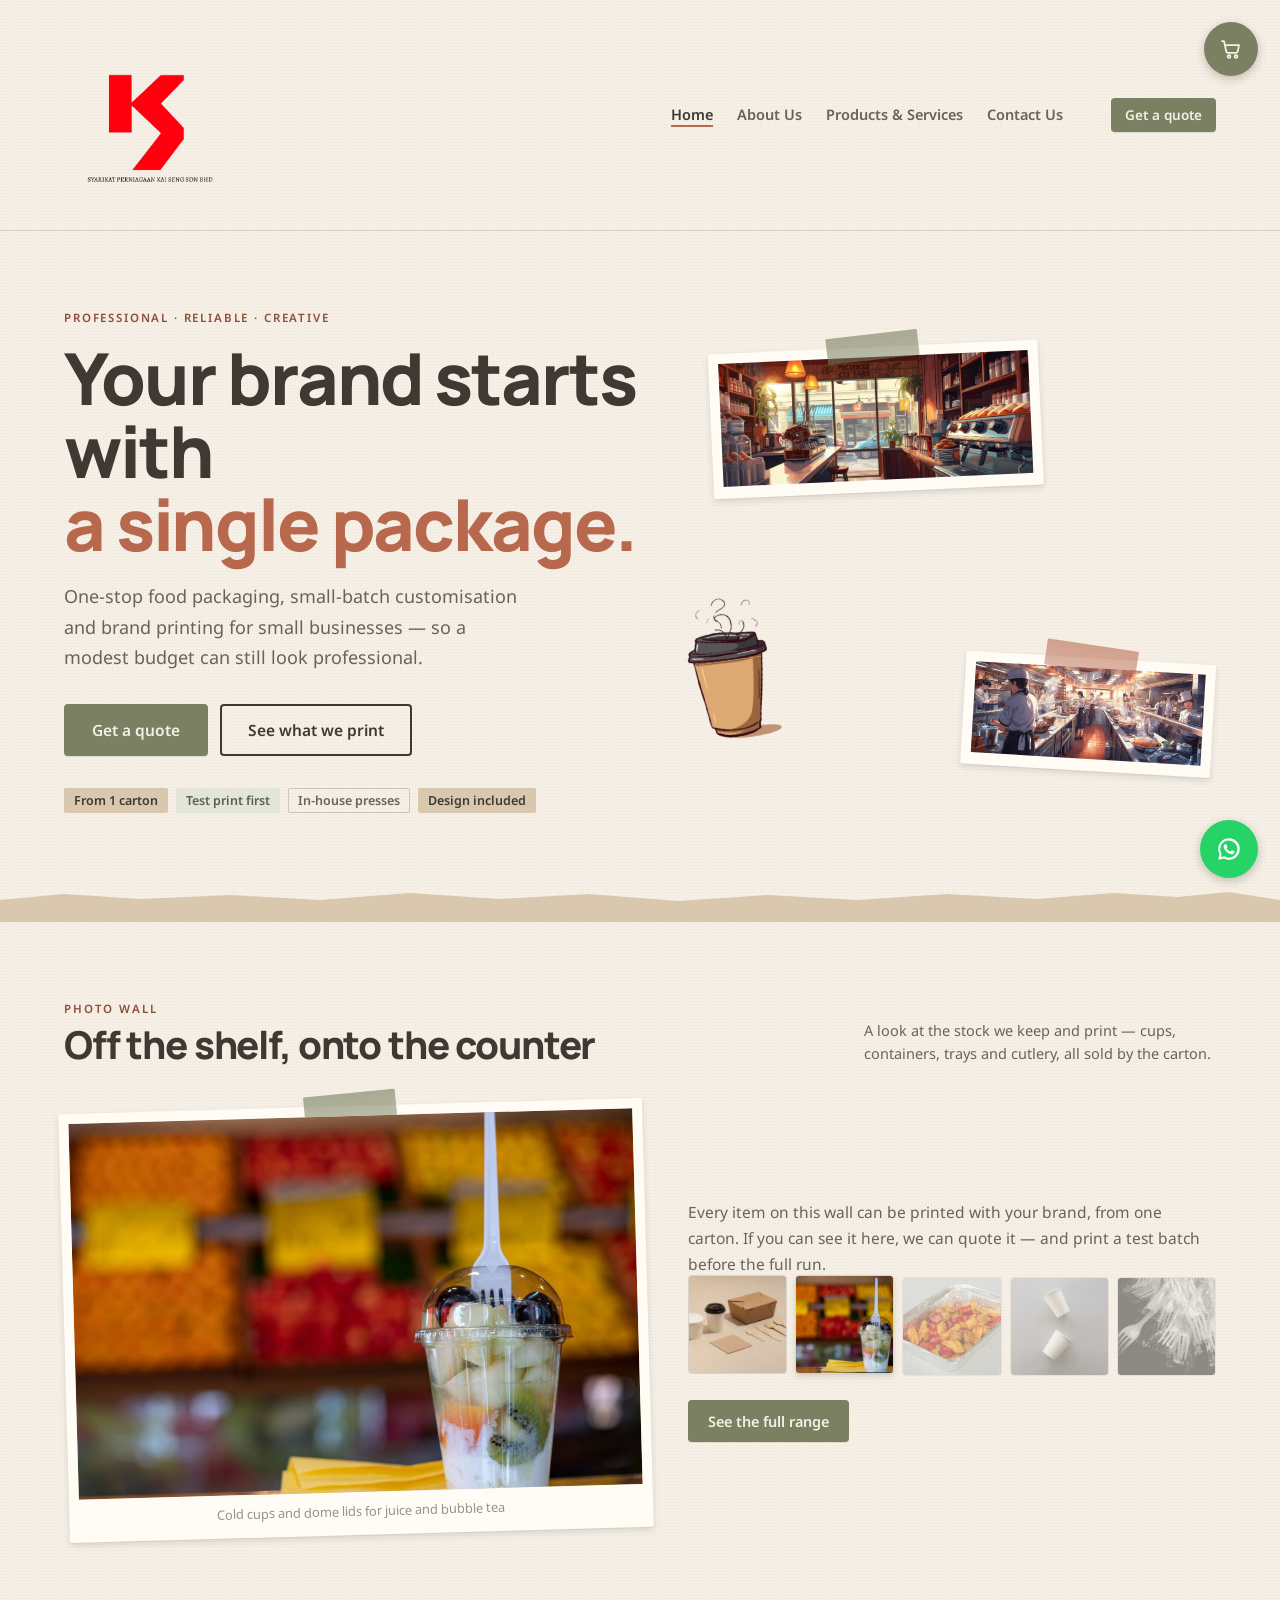
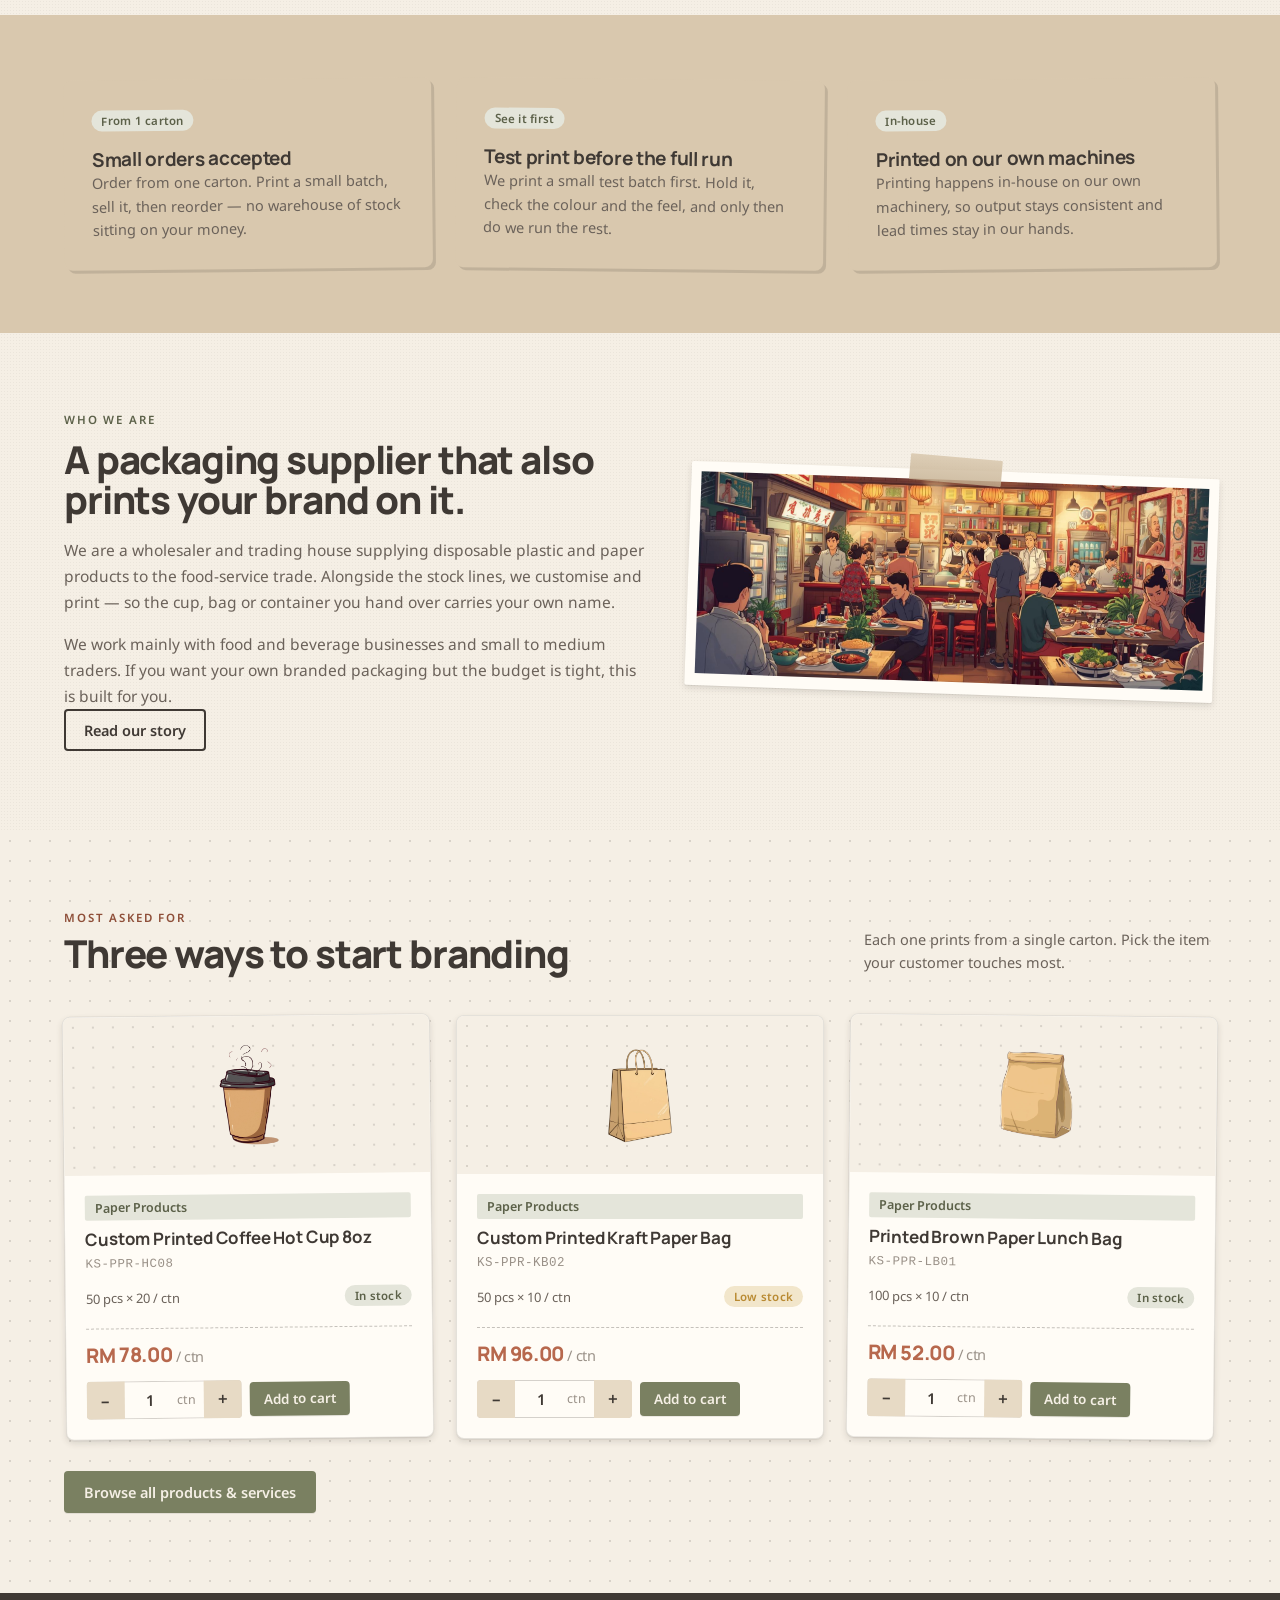
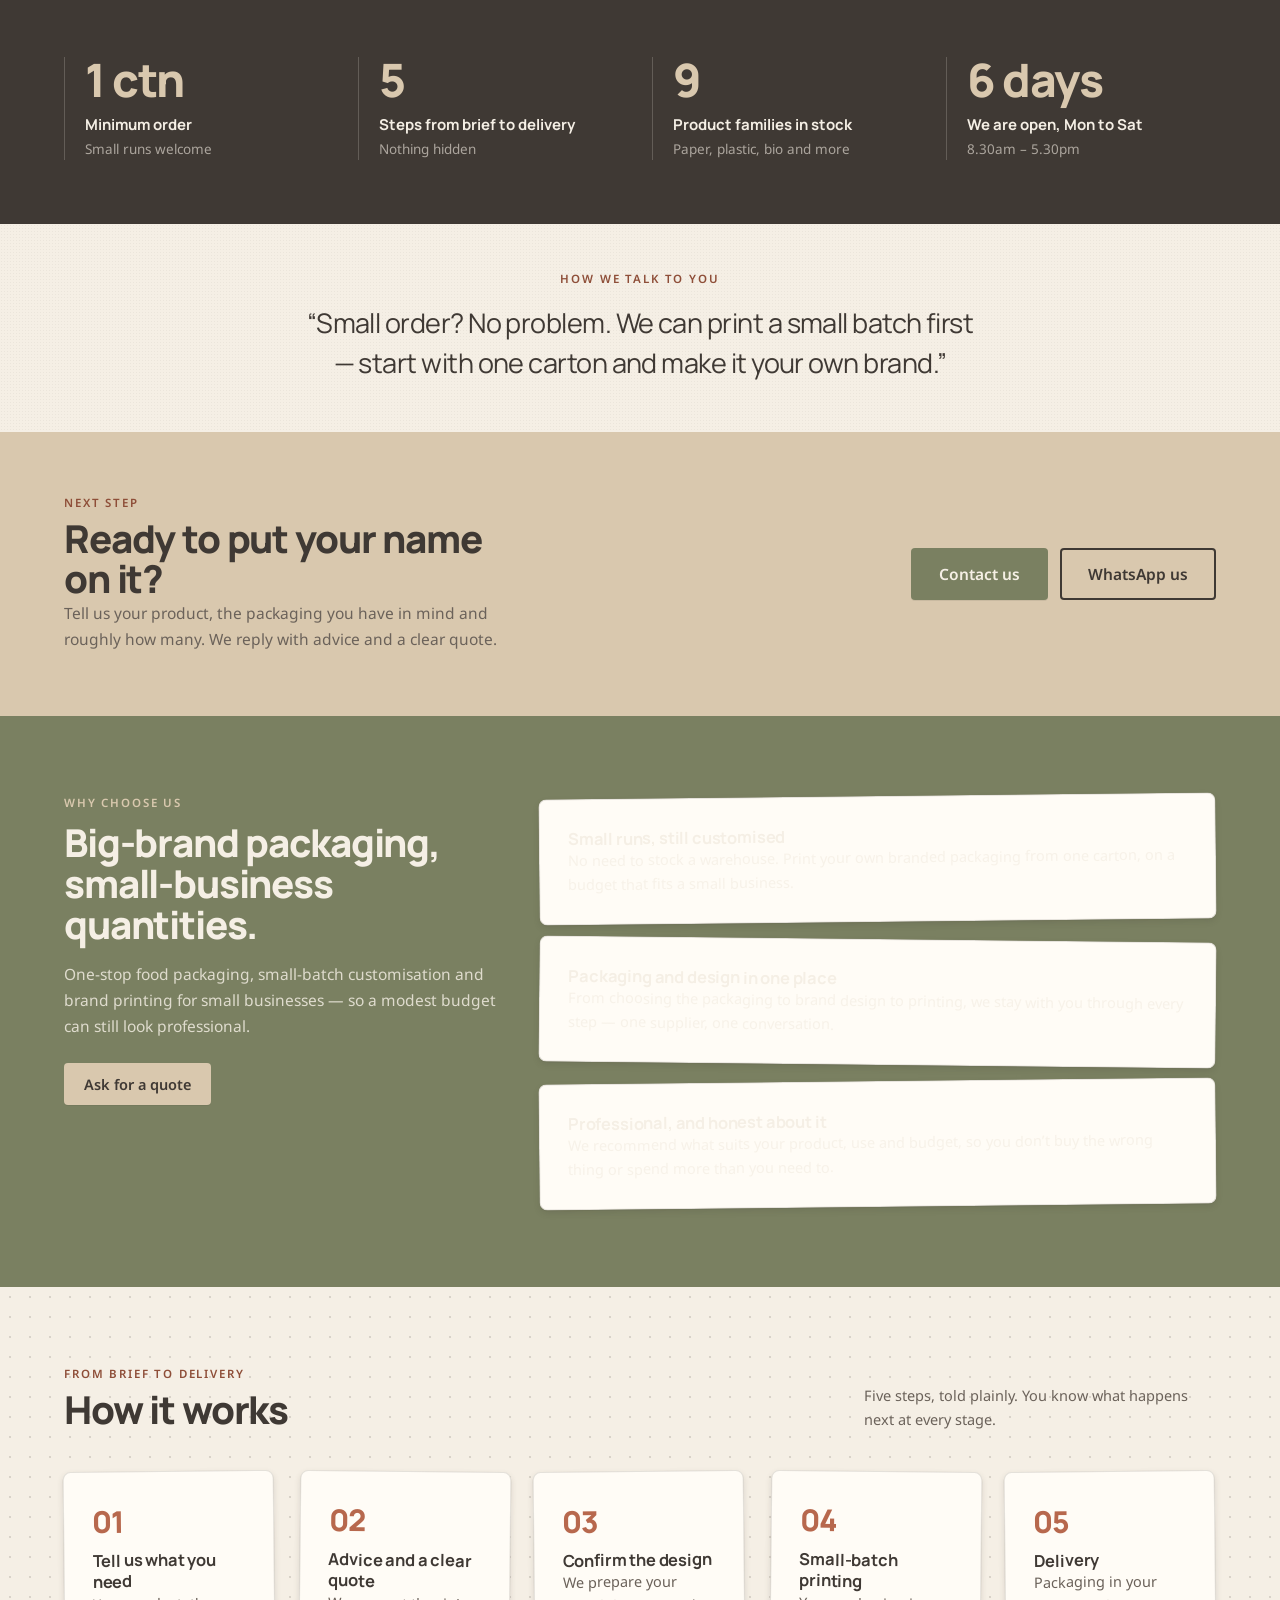
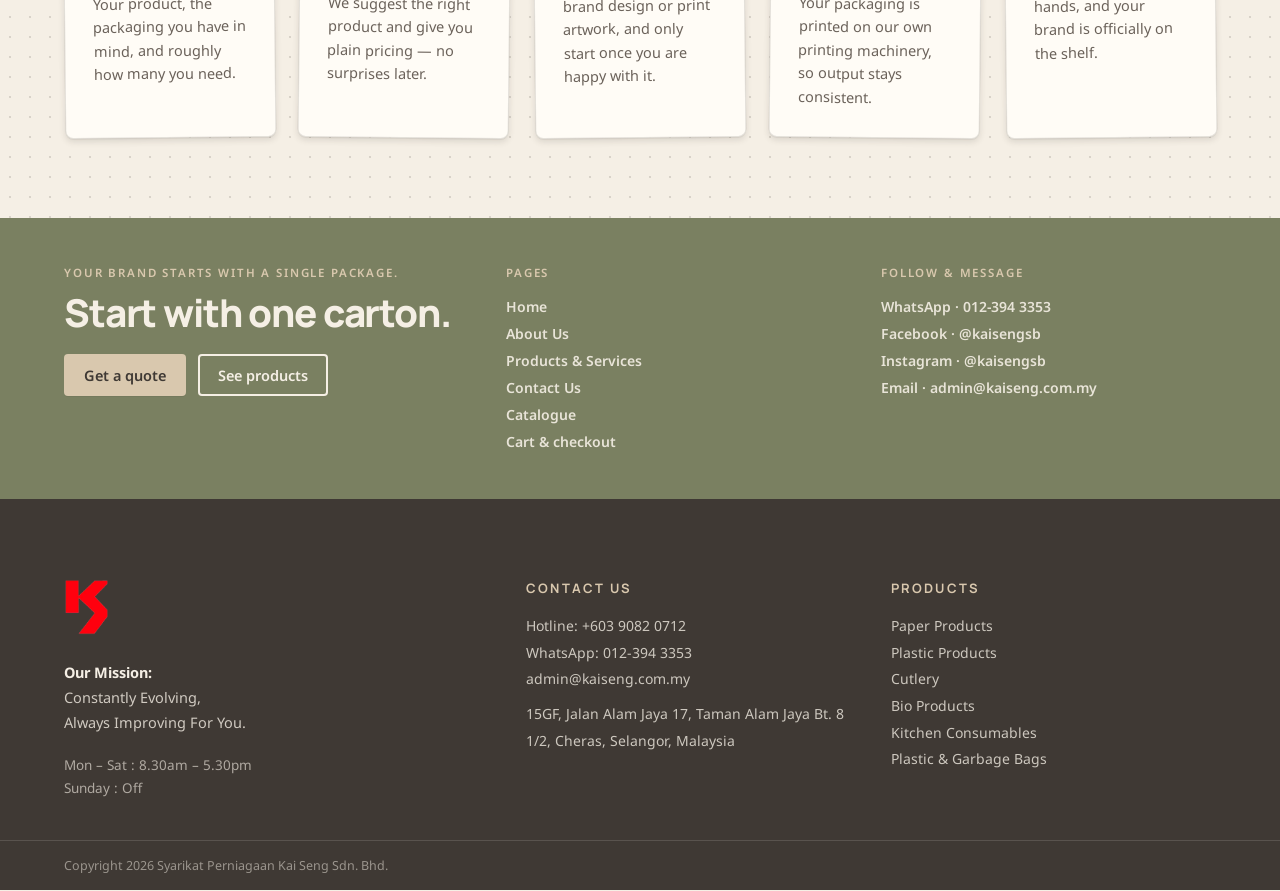
==== index.html @ 123f0059 "Add files via upload" ====
<!DOCTYPE html><html lang="en"><head><meta charset="utf-8"><meta name="viewport" content="width=device-width,initial-scale=1">
<title>Kai Seng — Your brand starts with a single package</title><meta name="description" content="Kai Seng supplies one-stop food packaging, small-batch customisation and brand printing for small businesses in Cheras, Selangor — branded packaging from one carton.">
<meta name="theme-color" content="#F5EFE5"><link rel="icon" href="favicon.ico" sizes="any"><link rel="apple-touch-icon" href="assets/logo/ks-mark.png">
<meta property="og:type" content="website"><meta property="og:site_name" content="Kai Seng"><meta property="og:title" content="Kai Seng — Your brand starts with a single package"><meta property="og:description" content="Kai Seng supplies one-stop food packaging, small-batch customisation and brand printing for small businesses in Cheras, Selangor — branded packaging from one carton."><meta property="og:image" content="assets/logo/ks-logo-full.png">
<link rel="stylesheet" href="_ds/kai-seng-design-system-ed6dd8b4-c462-4872-86d9-51d5a61e4152/tokens/fonts.css"><link rel="stylesheet" href="_ds/kai-seng-design-system-ed6dd8b4-c462-4872-86d9-51d5a61e4152/tokens/colors.css"><link rel="stylesheet" href="_ds/kai-seng-design-system-ed6dd8b4-c462-4872-86d9-51d5a61e4152/tokens/typography.css"><link rel="stylesheet" href="_ds/kai-seng-design-system-ed6dd8b4-c462-4872-86d9-51d5a61e4152/tokens/spacing.css"><link rel="stylesheet" href="_ds/kai-seng-design-system-ed6dd8b4-c462-4872-86d9-51d5a61e4152/tokens/shape.css"><link rel="stylesheet" href="_ds/kai-seng-design-system-ed6dd8b4-c462-4872-86d9-51d5a61e4152/tokens/elevation.css"><link rel="stylesheet" href="_ds/kai-seng-design-system-ed6dd8b4-c462-4872-86d9-51d5a61e4152/tokens/motion.css"><link rel="stylesheet" href="_ds/kai-seng-design-system-ed6dd8b4-c462-4872-86d9-51d5a61e4152/tokens/paper.css">
<link rel="stylesheet" href="site.css"></head><body><header class="site-head"><div class="navbar">
<a class="brand" href="index.html"><img src="assets/logo/ks-logo-full.png" alt="Syarikat Perniagaan Kai Seng Sdn Bhd" width="1050" height="1280"></a>
<nav><a href="index.html" aria-current="page">Home</a><a href="about.html">About Us</a><a href="services.html">Products & Services</a><a href="contact.html">Contact Us</a></nav>
<div class="nav-cta"><a class="btn sm" href="contact.html">Get a quote</a></div></div></header>
<main>
<section class="grain" style="overflow:hidden"><div class="wrap split" style="padding:var(--space-12) var(--gutter)">
<div><span class="eyebrow clay">Professional · Reliable · Creative</span>
<h1 class="h1">Your brand starts with<br><span style="color:var(--ks-terracotta)">a single package.</span></h1>
<p class="lead mb8" style="max-width:46ch">One-stop food packaging, small-batch customisation and brand printing for small businesses — so a modest budget can still look professional.</p>
<div class="btnrow"><a class="btn lg" href="contact.html">Get a quote</a><a class="btn lg out" href="services.html">See what we print</a></div>
<div class="tagrow mt8"><span class="tag kraft">From 1 carton</span><span class="tag sage">Test print first</span><span class="tag out">In-house presses</span><span class="tag kraft">Design included</span></div></div>
<div class="heroart">
<div class="sticker s1"><img src="assets/imagery/scene-cafe.png" alt="Illustrated café counter with takeaway cups" width="1600" height="637" loading="lazy"></div>
<div class="sticker clay s2"><img src="assets/imagery/scene-kitchen.png" alt="Illustrated commercial kitchen" width="1600" height="637" loading="lazy"></div>
<div class="cuplift" aria-hidden="true"><img class="cup-flower" src="assets/products/cup-flower.png" alt="" width="240" height="240" loading="lazy"><img class="cup-lid" src="assets/products/cup-lid.png" alt="" width="420" height="106" loading="lazy"><img class="cup-body" src="assets/products/cup-body.png" alt="Printed coffee cup" width="420" height="129" loading="lazy"></div>
</div></div><div class="torn"></div></section>

<section class="sec grain"><div class="wrap">
<div class="headrow"><div><span class="eyebrow clay">Photo wall</span><h2 class="h2 mt3">Off the shelf, onto the counter</h2></div><p class="p-sm">A look at the stock we keep and print — cups, containers, trays and cutlery, all sold by the carton.</p></div>
<div class="split" style="align-items:center">
<div class="sticker" style="rotate:-1.6deg"><div class="wall" id="wall"><img class="on" src="assets/photos/wall-1.jpg" alt="A full takeaway set — cup, container, bowl, serviette, cutlery" width="1100" height="666" decoding="async"><img src="assets/photos/wall-2.jpg" alt="Cold cups and dome lids for juice and bubble tea" width="1100" height="666" loading="lazy" decoding="async"><img src="assets/photos/wall-3.jpg" alt="Aluminium trays for catering and buffet lines" width="1100" height="666" loading="lazy" decoding="async"><img src="assets/photos/wall-4.jpg" alt="Plain paper cups — the blank canvas we print on" width="1100" height="666" loading="lazy" decoding="async"><img src="assets/photos/wall-5.jpg" alt="Individually wrapped cutlery, packed by the carton" width="1100" height="666" loading="lazy" decoding="async"></div><div class="wallcap" id="wall-cap">A full takeaway set — cup, container, bowl, serviette, cutlery</div></div>
<div><p class="p mb7">Every item on this wall can be printed with your brand, from one carton. If you can see it here, we can quote it — and print a test batch before the full run.</p>
<div class="thumbs" id="wall-thumbs"><button type="button" aria-label="A full takeaway set — cup, container, bowl, serviette, cutlery" aria-pressed="true"><img src="assets/photos/thumbs/wall-1.jpg" alt="" width="200" height="121" loading="lazy"></button><button type="button" aria-label="Cold cups and dome lids for juice and bubble tea" aria-pressed="false"><img src="assets/photos/thumbs/wall-2.jpg" alt="" width="200" height="121" loading="lazy"></button><button type="button" aria-label="Aluminium trays for catering and buffet lines" aria-pressed="false"><img src="assets/photos/thumbs/wall-3.jpg" alt="" width="200" height="121" loading="lazy"></button><button type="button" aria-label="Plain paper cups — the blank canvas we print on" aria-pressed="false"><img src="assets/photos/thumbs/wall-4.jpg" alt="" width="200" height="121" loading="lazy"></button><button type="button" aria-label="Individually wrapped cutlery, packed by the carton" aria-pressed="false"><img src="assets/photos/thumbs/wall-5.jpg" alt="" width="200" height="121" loading="lazy"></button></div>
<div class="btnrow"><a class="btn" href="services.html#catalogue">See the full range</a></div></div>
</div></div></section>

<section class="sand" style="padding:var(--space-11) 0"><div class="wrap grid g3">
<div class="card kraft lift tilt-a"><span class="badge ok">From 1 carton</span><h3 class="h3 mt5 mb3">Small orders accepted</h3><p class="p-sm">Order from one carton. Print a small batch, sell it, then reorder — no warehouse of stock sitting on your money.</p></div>
<div class="card kraft lift tilt-b"><span class="badge ok">See it first</span><h3 class="h3 mt5 mb3">Test print before the full run</h3><p class="p-sm">We print a small test batch first. Hold it, check the colour and the feel, and only then do we run the rest.</p></div>
<div class="card kraft lift tilt-a"><span class="badge ok">In-house</span><h3 class="h3 mt5 mb3">Printed on our own machines</h3><p class="p-sm">Printing happens in-house on our own machinery, so output stays consistent and lead times stay in our hands.</p></div>
</div></section>

<section class="sec grain"><div class="wrap split">
<div><span class="eyebrow">Who we are</span><h2 class="h2 mt4 mb5">A packaging supplier that also prints your brand on it.</h2>
<p class="p mb5">We are a wholesaler and trading house supplying disposable plastic and paper products to the food-service trade. Alongside the stock lines, we customise and print — so the cup, bag or container you hand over carries your own name.</p>
<p class="p mb7">We work mainly with food and beverage businesses and small to medium traders. If you want your own branded packaging but the budget is tight, this is built for you.</p>
<a class="btn out" href="about.html">Read our story</a></div>
<div class="sticker kraft" style="rotate:2deg"><img src="assets/imagery/scene-restaurant.png" alt="Illustrated restaurant service counter" width="1600" height="637" loading="lazy"></div>
</div></section>

<section class="sec dots"><div class="wrap">
<div class="headrow"><div><span class="eyebrow clay">Most asked for</span><h2 class="h2 mt3">Three ways to start branding</h2></div><p class="p-sm">Each one prints from a single carton. Pick the item your customer touches most.</p></div>
<div class="grid g3" id="featured-grid"></div>
<div class="btnrow mt8"><a class="btn" href="services.html#catalogue">Browse all products &amp; services</a></div></div></section>

<section class="ink on-dark" style="padding:var(--space-11) 0"><div class="wrap grid g4">
<div class="stat"><b>1 ctn</b><i>Minimum order</i><em>Small runs welcome</em></div>
<div class="stat"><b>5</b><i>Steps from brief to delivery</i><em>Nothing hidden</em></div>
<div class="stat"><b>9</b><i>Product families in stock</i><em>Paper, plastic, bio and more</em></div>
<div class="stat"><b>6 days</b><i>We are open, Mon to Sat</i><em>8.30am – 5.30pm</em></div>
</div></section>

<section class="sec-sm grain"><div class="narrow center"><span class="eyebrow clay">How we talk to you</span>
<p style="font:400 clamp(20px,2.4vw,27px)/1.5 var(--font-display);letter-spacing:-.02em;color:var(--text-heading);margin-top:var(--space-5)">“Small order? No problem. We can print a small batch first — start with one carton and make it your own brand.”</p></div></section>

<section class="sand" style="padding:var(--space-11) 0"><div class="wrap" style="display:flex;align-items:center;justify-content:space-between;gap:var(--gutter-lg);flex-wrap:wrap">
<div style="max-width:52ch"><span class="eyebrow clay">Next step</span><h2 class="h2 mt3 mb4">Ready to put your name on it?</h2><p class="p">Tell us your product, the packaging you have in mind and roughly how many. We reply with advice and a clear quote.</p></div>
<div class="btnrow"><a class="btn lg" href="contact.html">Contact us</a><a class="btn lg out" href="https://wa.me/60123943353" target="_blank" rel="noreferrer">WhatsApp us</a></div></div></section>
<section class="sage on-dark" style="padding:var(--space-12) 0"><div class="wrap split-r">
<div><span class="eyebrow-light">Why choose us</span><h2 class="h2 mt4 mb5">Big-brand packaging, small-business quantities.</h2>
<p class="p">One-stop food packaging, small-batch customisation and brand printing for small businesses — so a modest budget can still look professional.</p>
<div class="btnrow mt7"><a class="btn sec" href="contact.html">Ask for a quote</a></div></div>
<div class="stack" style="gap:var(--space-5)">
<div class="card tilt-a"><h3 class="h4 mb3">Small runs, still customised</h3><p class="p-sm">No need to stock a warehouse. Print your own branded packaging from one carton, on a budget that fits a small business.</p></div>
<div class="card tilt-b"><h3 class="h4 mb3">Packaging and design in one place</h3><p class="p-sm">From choosing the packaging to brand design to printing, we stay with you through every step — one supplier, one conversation.</p></div>
<div class="card tilt-a"><h3 class="h4 mb3">Professional, and honest about it</h3><p class="p-sm">We recommend what suits your product, use and budget, so you don’t buy the wrong thing or spend more than you need to.</p></div>
</div></div></section>
<section class="sec dots"><div class="wrap">
<div class="headrow"><div><span class="eyebrow clay">From brief to delivery</span><h2 class="h2 mt3">How it works</h2></div><p class="p-sm">Five steps, told plainly. You know what happens next at every stage.</p></div>
<div class="grid g5"><div class="card lift tilt-a"><span class="stepnum">01</span><h3 class="h4 mb3">Tell us what you need</h3><p class="p-sm">Your product, the packaging you have in mind, and roughly how many you need.</p></div><div class="card lift tilt-b"><span class="stepnum">02</span><h3 class="h4 mb3">Advice and a clear quote</h3><p class="p-sm">We suggest the right product and give you plain pricing — no surprises later.</p></div><div class="card lift tilt-a"><span class="stepnum">03</span><h3 class="h4 mb3">Confirm the design</h3><p class="p-sm">We prepare your brand design or print artwork, and only start once you are happy with it.</p></div><div class="card lift tilt-b"><span class="stepnum">04</span><h3 class="h4 mb3">Small-batch printing</h3><p class="p-sm">Your packaging is printed on our own printing machinery, so output stays consistent.</p></div><div class="card lift tilt-a"><span class="stepnum">05</span><h3 class="h4 mb3">Delivery</h3><p class="p-sm">Packaging in your hands, and your brand is officially on the shelf.</p></div></div></div></section>
</main><div class="foot-band on-dark"><div class="wrap footgrid">
<div><span class="eyebrow-light">Your brand starts with a single package.</span><h2 class="h2 mt4 mb6">Start with one carton.</h2>
<div class="btnrow"><a class="btn sec" href="contact.html">Get a quote</a><a class="btn out light" href="services.html">See products</a></div></div>
<div><span class="eyebrow-light">Pages</span><div class="stack mt5" style="gap:var(--space-3)"><a class="footlink" href="index.html">Home</a><a class="footlink" href="about.html">About Us</a><a class="footlink" href="services.html">Products & Services</a><a class="footlink" href="contact.html">Contact Us</a><a class="footlink" href="services.html#catalogue">Catalogue</a><a class="footlink" href="checkout.html">Cart &amp; checkout</a></div></div>
<div><span class="eyebrow-light">Follow &amp; message</span><div class="stack mt5" style="gap:var(--space-3)"><a class="footlink" href="https://wa.me/60123943353" target="_blank" rel="noreferrer">WhatsApp · 012-394 3353</a><a class="footlink" href="https://www.facebook.com/kaisengsb/" target="_blank" rel="noreferrer">Facebook · @kaisengsb</a><a class="footlink" href="https://www.instagram.com/kaisengsb/" target="_blank" rel="noreferrer">Instagram · @kaisengsb</a><a class="footlink" href="mailto:admin@kaiseng.com.my">Email · admin@kaiseng.com.my</a></div></div>
</div></div>
<footer class="site-foot"><div class="footmain">
<div><img src="assets/logo/ks-mark.png" alt="Kai Seng mark" width="520" height="620" style="height:56px;width:auto;margin-bottom:var(--space-6)" loading="lazy">
<p class="mb6"><b style="color:var(--ks-cream)">Our Mission:</b><br>Constantly Evolving,<br>Always Improving For You.</p>
<p style="font-size:13.5px;color:rgba(245,239,229,.62)">Mon – Sat : 8.30am – 5.30pm<br>Sunday : Off</p></div>
<div><h4>Contact Us</h4><a href="tel:+60390820712">Hotline: +603 9082 0712</a><a href="https://wa.me/60123943353" target="_blank" rel="noreferrer">WhatsApp: 012-394 3353</a><a href="mailto:admin@kaiseng.com.my">admin@kaiseng.com.my</a><span style="margin-top:var(--space-3)">15GF, Jalan Alam Jaya 17, Taman Alam Jaya Bt. 8 1/2, Cheras, Selangor, Malaysia</span></div>
<div><h4>Products</h4><a href="services.html#catalogue">Paper Products</a><a href="services.html#catalogue">Plastic Products</a><a href="services.html#catalogue">Cutlery</a><a href="services.html#catalogue">Bio Products</a><a href="services.html#catalogue">Kitchen Consumables</a><a href="services.html#catalogue">Plastic &amp; Garbage Bags</a></div>
</div><div class="footbar"><div>Copyright <span data-year>2026</span> Syarikat Perniagaan Kai Seng Sdn. Bhd.</div></div></footer>
<script src="data.js"></script><script src="app.js"></script></body></html>
---- _ds/kai-seng-design-system-ed6dd8b4-c462-4872-86d9-51d5a61e4152/tokens/fonts.css ----
/* Kai Seng webfonts — variable TTFs supplied by the brand owner. */
@font-face{font-family:"Manrope";src:url("../assets/fonts/Manrope-Variable.ttf") format("truetype-variations");font-weight:200 800;font-style:normal;font-display:swap}
@font-face{font-family:"Noto Sans";src:url("../assets/fonts/NotoSans-Variable.ttf") format("truetype-variations");font-weight:100 900;font-stretch:62.5% 100%;font-style:normal;font-display:swap}
@font-face{font-family:"Noto Sans";src:url("../assets/fonts/NotoSans-Italic-Variable.ttf") format("truetype-variations");font-weight:100 900;font-stretch:62.5% 100%;font-style:italic;font-display:swap}
---- _ds/kai-seng-design-system-ed6dd8b4-c462-4872-86d9-51d5a61e4152/tokens/colors.css ----
:root{
/* --- Base palette (brand-supplied) --- */
--ks-cream:#F5EFE5;      /* primary surface — "paper" */
--ks-sand:#D9C8AE;       /* secondary surface / kraft tone */
--ks-sage:#7A8061;       /* primary accent — olive green */
--ks-terracotta:#B7684D; /* secondary accent — clay */
--ks-ink:#3F3934;        /* text + line work */
--ks-red:#FF000E;        /* the logo red. Mark only. */

/* --- Derived tints & shades --- */
--ks-paper:#FFFCF6;      /* lifted paper, cards on cream */
--ks-cream-deep:#EADCC8; /* logo lockup background */
--ks-sand-light:#E7DAC5;
--ks-sand-deep:#C4AF90;
--ks-sage-light:#98A07E;
--ks-sage-deep:#5C6149;
--ks-sage-wash:#E4E5DA;
--ks-terracotta-light:#CC8770;
--ks-terracotta-deep:#8E4E38;
--ks-terracotta-wash:#F0DED5;
--ks-ink-soft:#6B625A;
--ks-ink-faint:#9A9188;
--ks-ink-deep:#241F1B;

/* --- Semantic surfaces --- */
--surface-page:var(--ks-cream);
--surface-card:var(--ks-paper);
--surface-raised:var(--ks-paper);
--surface-sunken:var(--ks-sand-light);
--surface-kraft:var(--ks-sand);
--surface-invert:var(--ks-ink);
--surface-accent:var(--ks-sage);
--surface-accent-alt:var(--ks-terracotta);
--surface-wash-sage:var(--ks-sage-wash);
--surface-wash-clay:var(--ks-terracotta-wash);

/* --- Semantic text --- */
--text-heading:var(--ks-ink);
--text-body:var(--ks-ink-soft);
--text-muted:var(--ks-ink-faint);
--text-inverse:var(--ks-cream);
--text-accent:var(--ks-sage-deep);
--text-accent-alt:var(--ks-terracotta-deep);
--text-link:var(--ks-terracotta-deep);
--text-link-hover:var(--ks-terracotta);

/* --- Lines & borders --- */
--border-hairline:rgba(63,57,52,.14);
--border-soft:rgba(63,57,52,.22);
--border-strong:var(--ks-ink);
--border-accent:var(--ks-sage);
--rule-dotted:rgba(63,57,52,.30);

/* --- Status (derived from the brand palette, not added hues) --- */
--status-ok:var(--ks-sage-deep);
--status-ok-bg:var(--ks-sage-wash);
--status-warn:#B98A32;
--status-warn-bg:#F2E6CB;
--status-alert:var(--ks-terracotta-deep);
--status-alert-bg:var(--ks-terracotta-wash);

/* --- Brand mark --- */
--brand-mark:var(--ks-red);
--brand-mark-plate:var(--ks-cream-deep);
}
---- _ds/kai-seng-design-system-ed6dd8b4-c462-4872-86d9-51d5a61e4152/tokens/typography.css ----
:root{
--font-display:"Manrope",system-ui,sans-serif;   /* headlines only */
--font-body:"Noto Sans",system-ui,sans-serif;  /* everything else */
--font-mono:ui-monospace,"SFMono-Regular",Menlo,monospace;          /* SKUs, codes */

/* weights */
--fw-light:300; /* @kind font */
--fw-regular:400; /* @kind font */
--fw-medium:500; /* @kind font */
--fw-semibold:600; /* @kind font */
--fw-bold:700; /* @kind font */
--fw-extrabold:800; /* @kind font */

/* display scale — Manrope, tight, ExtraBold */
--type-display-1:clamp(44px,5.6vw,76px);
--type-display-2:clamp(36px,4.2vw,56px);
--type-display-3:clamp(28px,3vw,40px);
--lh-display:1.02; /* @kind other */
--ls-display:-.03em; /* @kind other */

/* headings — Manrope SemiBold/Bold */
--type-h1:32px;
--type-h2:24px;
--type-h3:20px;
--type-h4:17px;
--lh-heading:1.18; /* @kind other */
--ls-heading:-.015em; /* @kind other */

/* body — Noto Sans */
--type-body-lg:18px;
--type-body:16px;
--type-body-sm:14px;
--type-caption:12.5px;
--lh-body:1.62; /* @kind other */
--lh-body-tight:1.45; /* @kind other */
--ls-body:0; /* @kind other */

/* eyebrow / label — Noto Sans, wide caps */
--type-eyebrow:11.5px;
--ls-eyebrow:.16em; /* @kind other */
--fw-eyebrow:600; /* @kind font */

/* SKU / code */
--type-code:12.5px;
--ls-code:.04em; /* @kind other */
}
---- _ds/kai-seng-design-system-ed6dd8b4-c462-4872-86d9-51d5a61e4152/tokens/spacing.css ----
:root{
--space-0:0;--space-1:2px;--space-2:4px;--space-3:8px;--space-4:12px;--space-5:16px;
--space-6:20px;--space-7:24px;--space-8:32px;--space-9:40px;--space-10:48px;
--space-11:64px;--space-12:80px;--space-13:96px;--space-14:128px;

/* component padding */
--pad-chip:4px 10px;
--pad-button-sm:8px 14px;
--pad-button:11px 20px;
--pad-button-lg:15px 28px;
--pad-input:11px 14px;
--pad-card:20px;
--pad-card-lg:28px;

/* layout */
--gutter:24px;
--gutter-lg:40px;
--container-max:1200px;
--container-narrow:720px;
--section-y:96px;
--section-y-sm:56px;
}
---- _ds/kai-seng-design-system-ed6dd8b4-c462-4872-86d9-51d5a61e4152/tokens/shape.css ----
:root{
/* Craft-paper system: corners are barely rounded — the softness comes from torn edges, not radii. */
--radius-0:0;
--radius-1:2px;   /* stickers, chips */
--radius-2:4px;   /* inputs, buttons */
--radius-3:8px;   /* cards */
--radius-4:14px;  /* modals, large panels */
--radius-pill:999px;
--radius-blob:14px 6px 16px 8px; /* hand-cut shape, use sparingly */

--stroke-hair:1px; /* @kind spacing */
--stroke:1.5px; /* @kind spacing */
--stroke-thick:2px; /* @kind spacing */
--stroke-ink:2.5px; /* @kind spacing */

/* torn / deckle edges — apply as clip-path */
--tear-bottom:polygon(0 0,100% 0,100% calc(100% - 7px),96% 100%,92% calc(100% - 5px),87% calc(100% - 1px),81% calc(100% - 7px),74% calc(100% - 2px),67% calc(100% - 8px),60% calc(100% - 3px),53% calc(100% - 9px),46% calc(100% - 2px),39% calc(100% - 7px),32% calc(100% - 1px),25% calc(100% - 8px),18% calc(100% - 3px),11% calc(100% - 7px),5% calc(100% - 2px),0 calc(100% - 8px)); /* @kind other */
--tear-top:polygon(0 8px,5% 2px,11% 7px,18% 3px,25% 8px,32% 1px,39% 7px,46% 2px,53% 9px,60% 3px,67% 8px,74% 2px,81% 7px,87% 1px,92% 5px,96% 0,100% 8px,100% 100%,0 100%); /* @kind other */
--tear-both:polygon(0 8px,6% 2px,13% 7px,21% 2px,29% 8px,38% 2px,47% 7px,56% 2px,65% 8px,74% 2px,83% 7px,91% 2px,100% 8px,100% calc(100% - 8px),92% calc(100% - 2px),84% calc(100% - 7px),75% calc(100% - 2px),66% calc(100% - 8px),57% calc(100% - 2px),48% calc(100% - 7px),38% calc(100% - 2px),29% calc(100% - 8px),20% calc(100% - 2px),11% calc(100% - 7px),5% calc(100% - 2px),0 calc(100% - 8px)); /* @kind other */

/* sticker tilts */
--tilt-xs:-.6deg; /* @kind other */
--tilt-sm:-1.4deg; /* @kind other */
--tilt-md:-2.6deg; /* @kind other */
--tilt-lg:-4deg; /* @kind other */
--tilt-xs-r:.6deg; /* @kind other */
--tilt-sm-r:1.4deg; /* @kind other */
--tilt-md-r:2.6deg; /* @kind other */
--tilt-lg-r:4deg; /* @kind other */
}
---- _ds/kai-seng-design-system-ed6dd8b4-c462-4872-86d9-51d5a61e4152/tokens/elevation.css ----
:root{
/* Warm-tinted, low-spread: paper resting on paper, never a glassy UI shadow. */
--shadow-flat:none;
--shadow-1:0 1px 0 rgba(63,57,52,.10);
--shadow-2:0 2px 4px rgba(63,57,52,.10);
--shadow-sticker:0 3px 6px rgba(63,57,52,.14),0 1px 0 rgba(63,57,52,.06);
--shadow-lift:0 8px 18px -6px rgba(63,57,52,.26);
--shadow-modal:0 26px 50px -14px rgba(36,31,27,.38);
--shadow-inset:inset 0 1px 2px rgba(63,57,52,.12);
--shadow-press:inset 0 2px 3px rgba(63,57,52,.20);

/* "cut out and glued down" — hard offset, no blur */
--shadow-cut:3px 3px 0 rgba(63,57,52,.16);
--shadow-cut-ink:3px 3px 0 var(--ks-ink);
--shadow-focus-ring:0 0 0 3px rgba(122,128,97,.38);
}
---- _ds/kai-seng-design-system-ed6dd8b4-c462-4872-86d9-51d5a61e4152/tokens/motion.css ----
:root{
--dur-instant:80ms; /* @kind other */
--dur-fast:140ms; /* @kind other */
--dur-base:220ms; /* @kind other */
--dur-slow:380ms; /* @kind other */
--dur-page:520ms; /* @kind other */
--ease-out:cubic-bezier(.22,.85,.32,1); /* @kind other */
--ease-in-out:cubic-bezier(.5,.05,.3,1); /* @kind other */
--ease-paper:cubic-bezier(.34,1.32,.5,1); /* @kind other */
--ease-linear:linear; /* @kind other */
--hover-lift:translateY(-2px); /* @kind other */
--press-scale:scale(.985); /* @kind other */
}
---- _ds/kai-seng-design-system-ed6dd8b4-c462-4872-86d9-51d5a61e4152/tokens/paper.css ----
:root{
/* Reusable craft textures. Layer these as background-image on surfaces. */
--tex-grain:radial-gradient(rgba(63,57,52,.055) .6px,transparent .7px); /* @kind other */
--tex-grain-size:3px 3px; /* @kind other */
--tex-grid:linear-gradient(rgba(63,57,52,.07) 1px,transparent 1px),linear-gradient(90deg,rgba(63,57,52,.07) 1px,transparent 1px); /* @kind other */
--tex-grid-size:22px 22px; /* @kind other */
--tex-dot-grid:radial-gradient(rgba(63,57,52,.16) 1px,transparent 1.2px); /* @kind other */
--tex-dot-grid-size:20px 20px; /* @kind other */
--tex-rule:repeating-linear-gradient(to bottom,transparent 0,transparent 27px,rgba(63,57,52,.10) 27px,rgba(63,57,52,.10) 28px); /* @kind other */

/* washi tape */
--tape-sage:linear-gradient(180deg,rgba(122,128,97,.62),rgba(122,128,97,.52)); /* @kind other */
--tape-clay:linear-gradient(180deg,rgba(183,104,77,.58),rgba(183,104,77,.48)); /* @kind other */
--tape-kraft:linear-gradient(180deg,rgba(217,200,174,.86),rgba(196,175,144,.8)); /* @kind other */
--tape-edge:repeating-linear-gradient(90deg,rgba(255,252,246,.5) 0 3px,transparent 3px 6px); /* @kind other */
}
---- site.css ----
*{box-sizing:border-box}html{overflow-x:hidden;scroll-behavior:smooth}
body{margin:0;overflow-x:hidden;background:var(--ks-cream);background-image:var(--tex-grain);background-size:var(--tex-grain-size);font-family:var(--font-body);color:var(--text-body)}
img{max-width:100%;height:auto}
a{color:var(--text-link);text-decoration:none;transition:color var(--dur-fast) var(--ease-out)}a:hover{color:var(--text-link-hover)}
h1,h2,h3,h4,p{margin:0}
/* layout */
.wrap{max-width:var(--container-max);margin:0 auto;padding:0 var(--gutter)}
.narrow{max-width:var(--container-narrow);margin:0 auto;padding:0 var(--gutter)}
.sec{padding:var(--space-12) 0}.sec-sm{padding:var(--space-10) 0}
.grain{background:var(--ks-cream);background-image:var(--tex-grain);background-size:var(--tex-grain-size)}
.dots{background:var(--ks-cream);background-image:var(--tex-dot-grid);background-size:var(--tex-dot-grid-size)}
.sand{background:var(--ks-sand)}.sage{background:var(--ks-sage)}.ink{background:var(--ks-ink)}
.grid{display:grid;gap:var(--gutter)}
.g2{grid-template-columns:repeat(2,1fr)}.g3{grid-template-columns:repeat(3,1fr)}.g4{grid-template-columns:repeat(4,1fr)}.g5{grid-template-columns:repeat(5,1fr)}
.split{display:grid;gap:var(--gutter-lg);grid-template-columns:1.05fr .95fr;align-items:center}
.split-r{display:grid;gap:var(--gutter-lg);grid-template-columns:.9fr 1.4fr;align-items:start}
.cartgrid{display:grid;gap:var(--gutter-lg);grid-template-columns:1.5fr 1fr;align-items:start}
.stack{display:grid;gap:var(--space-5)}.stack-lg{display:grid;gap:var(--space-7)}
.headrow{display:flex;align-items:flex-end;justify-content:space-between;gap:var(--space-8);margin-bottom:var(--space-9)}
.headrow p{max-width:44ch}
.btnrow{display:flex;gap:var(--space-4);flex-wrap:wrap}
.tagrow{display:flex;gap:var(--space-3);flex-wrap:wrap;align-items:center}
/* type */
.eyebrow{display:block;font:var(--fw-eyebrow) var(--type-eyebrow)/1.3 var(--font-body);letter-spacing:var(--ls-eyebrow);text-transform:uppercase;color:var(--text-accent)}
.eyebrow.clay{color:var(--text-accent-alt)}
.eyebrow-light{display:block;font:600 var(--type-eyebrow)/1.3 var(--font-body);letter-spacing:var(--ls-eyebrow);text-transform:uppercase;color:var(--ks-sand)}
.h1{font:800 var(--type-display-1)/var(--lh-display) var(--font-display);letter-spacing:var(--ls-display);color:var(--text-heading);margin:var(--space-5) 0 var(--space-6)}
.h1.sm{font-size:var(--type-display-2)}.h1.xs{font-size:var(--type-display-3)}
.h2{font:800 var(--type-display-3)/1.06 var(--font-display);letter-spacing:var(--ls-display);color:var(--text-heading)}
.h3{font:700 19px/1.28 var(--font-display);letter-spacing:-.015em;color:var(--text-heading)}
.h4{font:700 16.5px/1.3 var(--font-display);letter-spacing:-.01em;color:var(--text-heading)}
.lead{font:400 var(--type-body-lg)/1.68 var(--font-body);color:var(--text-body)}
.p{font:400 15.5px/1.68 var(--font-body);color:var(--text-body)}
.p-sm{font:400 14.5px/1.62 var(--font-body);color:var(--text-body)}
.muted{color:var(--text-muted)}
.mono{font:400 12.5px var(--font-mono);letter-spacing:var(--ls-code);color:var(--text-muted)}
.price{font:800 20px var(--font-display);letter-spacing:-.02em;color:var(--ks-terracotta)}
.price.lg{font-size:34px;letter-spacing:-.03em}
.mt3{margin-top:var(--space-3)}.mt4{margin-top:var(--space-4)}.mt5{margin-top:var(--space-5)}.mt6{margin-top:var(--space-6)}.mt7{margin-top:var(--space-7)}.mt8{margin-top:var(--space-8)}.mb5{margin-bottom:var(--space-5)}.mb6{margin-bottom:var(--space-6)}.mb8{margin-bottom:var(--space-8)}
.center{text-align:center}
.on-dark .h2,.on-dark .h3,.on-dark .h4,.on-dark .h1{color:var(--text-inverse)}
.on-dark .p,.on-dark .p-sm,.on-dark .lead{color:rgba(245,239,229,.82)}
/* buttons */
.btn{display:inline-flex;align-items:center;justify-content:center;gap:8px;font:600 14.5px var(--font-body);padding:var(--pad-button);border:none;border-radius:var(--radius-2);background:var(--ks-sage);color:var(--ks-cream);cursor:pointer;box-shadow:var(--shadow-1);transition:background var(--dur-fast) var(--ease-out),transform var(--dur-base) var(--ease-paper),box-shadow var(--dur-base) var(--ease-out)}
.btn:hover{background:var(--ks-sage-deep);color:var(--ks-cream);transform:translateY(-2px);box-shadow:var(--shadow-2)}
.btn:active{transform:scale(.985);box-shadow:var(--shadow-press)}
.btn:focus-visible{outline:none;box-shadow:var(--shadow-focus-ring)}
.btn.sec{background:var(--ks-sand);color:var(--text-heading)}.btn.sec:hover{background:var(--ks-sand-deep);color:var(--text-heading)}
.btn.out{background:transparent;color:var(--text-heading);box-shadow:inset 0 0 0 var(--stroke-thick) var(--ks-ink)}
.btn.out:hover{background:var(--ks-sand-light);color:var(--text-heading);box-shadow:inset 0 0 0 var(--stroke-thick) var(--ks-ink)}
.btn.out.light{color:var(--ks-cream);box-shadow:inset 0 0 0 var(--stroke-thick) var(--ks-cream)}
.btn.out.light:hover{background:rgba(245,239,229,.14);color:var(--ks-cream)}
.btn.ghost{background:transparent;color:var(--text-accent-alt);box-shadow:none}.btn.ghost:hover{background:var(--ks-sand-light);color:var(--ks-terracotta-deep)}
.btn.lg{padding:var(--pad-button-lg);font-size:15.5px}
.btn.sm{padding:var(--pad-button-sm);font-size:13.5px}
.btn.full{width:100%}
.btn[disabled]{opacity:.55;cursor:not-allowed;transform:none;box-shadow:none}
/* cards */
.card{background:var(--surface-card);border:var(--stroke-hair) solid var(--border-hairline);border-radius:var(--radius-3);padding:var(--pad-card-lg);box-shadow:var(--shadow-sticker)}
.card.kraft{background:var(--ks-sand);border:none;box-shadow:var(--shadow-cut)}
.card.sage{background:var(--ks-sage);border:none;box-shadow:var(--shadow-sticker)}
.card.cream{background:var(--ks-cream)}
.card.pad-sm{padding:var(--pad-card)}
.card.lift{transition:transform var(--dur-base) var(--ease-paper),box-shadow var(--dur-base) var(--ease-out)}
.card.lift:hover{transform:translateY(-3px);box-shadow:var(--shadow-lift)}
.tilt-a{rotate:-.6deg}.tilt-b{rotate:.6deg}.tilt-c{rotate:-1.4deg}.tilt-d{rotate:1.4deg}
/* chips */
.tag{display:inline-flex;align-items:center;font:600 12.5px var(--font-body);padding:var(--pad-chip);border-radius:var(--radius-1);background:var(--ks-sand-light);color:var(--text-heading)}
.tag.sage{background:var(--ks-sage-wash);color:var(--text-accent)}
.tag.kraft{background:var(--ks-sand);color:var(--text-heading)}
.tag.out{background:transparent;box-shadow:inset 0 0 0 var(--stroke-hair) var(--border-soft);color:var(--text-body)}
.badge{display:inline-flex;align-items:center;font:600 11.5px var(--font-body);letter-spacing:.02em;padding:3px 10px;border-radius:var(--radius-pill)}
.badge.ok{background:var(--status-ok-bg);color:var(--status-ok)}
.badge.warn{background:var(--status-warn-bg);color:var(--status-warn)}
.badge.alert{background:var(--status-alert-bg);color:var(--status-alert)}
/* craft motifs */
.sticker{position:relative;background:var(--surface-card);padding:10px 10px 12px;border-radius:var(--radius-1);box-shadow:var(--shadow-sticker)}
.sticker>img{display:block;width:100%}
.sticker::before{content:"";position:absolute;top:-13px;left:50%;translate:-50% 0;width:92px;height:26px;rotate:-4deg;background:var(--tape-sage);border-radius:1px}
.sticker.clay::before{background:var(--tape-clay);rotate:5deg}
.sticker.kraft::before{background:var(--tape-kraft);rotate:3deg}
.torn{height:30px;background:var(--ks-sand);clip-path:var(--tear-top);margin-top:-1px}
/* header */
.site-head{position:sticky;top:0;z-index:20;background:var(--ks-cream);background-image:var(--tex-grain);background-size:var(--tex-grain-size);border-bottom:var(--stroke-hair) solid var(--border-hairline)}
.navbar{max-width:var(--container-max);margin:0 auto;padding:0 var(--gutter);height:230px;display:flex;align-items:center;gap:var(--space-8)}
.navbar .brand{flex:none;display:flex;align-items:center}
.navbar .brand img{height:208px;width:auto}
.navbar nav{display:flex;gap:var(--space-7);margin-left:auto;flex-wrap:wrap}
.navbar nav a{position:relative;font:600 14.5px var(--font-body);color:var(--text-body);padding-bottom:3px}
.navbar nav a::after{content:"";position:absolute;left:0;right:0;bottom:0;height:2px;background:var(--ks-terracotta);transform:scaleX(0);transform-origin:left;transition:transform var(--dur-base) var(--ease-paper)}
.navbar nav a:hover{color:var(--text-heading)}.navbar nav a:hover::after{transform:scaleX(1)}
.navbar nav a[aria-current="page"]{color:var(--text-heading)}.navbar nav a[aria-current="page"]::after{transform:scaleX(1)}
.navbar .nav-cta{flex:none;margin-left:var(--space-5)}
/* footer */
.foot-band{background:var(--ks-sage);padding:var(--space-10) 0}
.footgrid{display:grid;grid-template-columns:1.2fr 1fr 1fr;gap:var(--gutter-lg)}
.footlink{display:block;font:600 14px var(--font-body);color:var(--ks-cream);opacity:.9}
.footlink:hover{color:var(--ks-sand)}
.site-foot{background:var(--ks-ink);color:var(--text-inverse)}
.footmain{max-width:var(--container-max);margin:0 auto;padding:var(--space-12) var(--gutter) var(--space-9);display:grid;grid-template-columns:1.3fr 1fr 1fr;gap:var(--gutter-lg)}
.footmain h4{font:700 13px var(--font-display);letter-spacing:var(--ls-eyebrow);text-transform:uppercase;color:var(--ks-sand);margin-bottom:var(--space-5)}
.footmain span,.footmain a{display:block;font:400 14px/1.9 var(--font-body);color:rgba(245,239,229,.78)}
.footmain a:hover{color:var(--ks-sand)}
.footmain p{font:400 14.5px/1.7 var(--font-body);color:rgba(245,239,229,.8)}
.footbar{border-top:1px solid rgba(245,239,229,.14)}
.footbar div{max-width:var(--container-max);margin:0 auto;padding:var(--space-5) var(--gutter);font:400 12.5px var(--font-body);color:rgba(245,239,229,.5)}
.contact-strip{background:var(--ks-sage);color:var(--text-inverse)}
.contact-strip>div{max-width:var(--container-max);margin:0 auto;padding:var(--space-6) var(--gutter);display:flex;flex-wrap:wrap;gap:var(--space-9);align-items:center;justify-content:space-between}
.contact-strip span{display:flex;align-items:center;gap:var(--space-4);font:400 13.5px/1.45 var(--font-body)}
.contact-strip img{height:22px;opacity:.9;filter:brightness(0) invert(1)}
.social{display:inline-flex;align-items:center;gap:8px;font:600 13.5px var(--font-body);color:var(--text-heading);background:var(--surface-card);border:var(--stroke-hair) solid var(--border-hairline);border-radius:var(--radius-2);padding:10px 14px;box-shadow:var(--shadow-1)}
.social:hover{color:var(--ks-terracotta-deep);box-shadow:var(--shadow-2)}
/* hero */
.heroart{position:relative;height:430px}
.heroart .s1{position:absolute;top:0;left:20px;width:330px;rotate:-2.6deg}
.heroart .s2{position:absolute;bottom:6px;right:0;width:250px;rotate:3.4deg}
.cuplift{position:absolute;left:-110px;bottom:24px;width:300px;rotate:-8deg;cursor:pointer;z-index:2}
.cuplift img{display:block;width:100%;height:auto}
.cup-flower{position:absolute;left:50%;bottom:52%;width:34%;margin-left:-17%;transform:translateY(30%) scale(.3);transform-origin:50% 100%;opacity:0;pointer-events:none;z-index:3;transition:opacity 200ms var(--ease-out) 160ms,transform 420ms var(--ease-paper) 180ms}
.cup-lid{position:relative;z-index:4;transition:transform var(--dur-base) var(--ease-paper)}
.cup-body{position:relative;z-index:2}
.cuplift:hover .cup-flower{opacity:1;transform:translateY(0) scale(1) rotate(5deg)}
.cuplift:hover .cup-lid{transform:translate(-8%,-16%) rotate(-12deg)}
@keyframes ks-wobble{0%{rotate:0deg}22%{rotate:1.5deg}45%{rotate:-1.3deg}68%{rotate:.7deg}100%{rotate:0deg}}
.heroart .sticker{transform-origin:50% 8%}
.heroart .sticker:hover{animation:ks-wobble 620ms var(--ease-paper)}
/* stats */
.stat{border-left:1px solid rgba(245,239,229,.2);padding-left:var(--space-6)}
.stat b{display:block;font:800 clamp(34px,4vw,46px)/1 var(--font-display);letter-spacing:var(--ls-display);color:var(--ks-sand)}
.stat i{display:block;font:700 15px/1.35 var(--font-display);font-style:normal;color:var(--ks-cream);margin:var(--space-4) 0 var(--space-2)}
.stat em{display:block;font:400 13.5px/1.55 var(--font-body);font-style:normal;color:rgba(245,239,229,.6)}
/* step + list */
.stepnum{display:block;font:800 30px var(--font-display);letter-spacing:var(--ls-display);color:var(--ks-terracotta);margin-bottom:var(--space-3)}
.ticks{list-style:none;padding:0;margin:0;display:grid;gap:var(--space-3)}
.ticks li{font:400 14.5px/1.55 var(--font-body);color:var(--text-body);display:flex;gap:10px}
.ticks li::before{content:"·";color:var(--ks-terracotta)}
.on-dark .ticks li{color:rgba(245,239,229,.9)}.on-dark .ticks li::before{color:var(--ks-sand)}
.ruled{border-top:1px dashed var(--rule-dotted);padding-top:var(--space-5);margin-top:var(--space-5)}
/* category + product cards */
.catcard{position:relative;display:block;border-radius:var(--radius-3);overflow:hidden;box-shadow:var(--shadow-sticker);background:var(--ks-ink)}
.catcard img{display:block;width:100%;height:190px;object-fit:cover;transition:transform var(--dur-slow,380ms) var(--ease-out)}
.catcard:hover img{transform:scale(1.04)}
.catcard .plate{position:absolute;left:14px;bottom:14px;background:var(--surface-card);border-radius:var(--radius-2);padding:8px 12px;box-shadow:var(--shadow-2)}
.catcard .plate b{display:block;font:700 15px var(--font-display);color:var(--text-heading)}
.catcard .plate span{font:400 12.5px var(--font-body);color:var(--text-muted)}
.pcard{display:flex;flex-direction:column;background:var(--surface-card);border:var(--stroke-hair) solid var(--border-hairline);border-radius:var(--radius-3);overflow:hidden;box-shadow:var(--shadow-sticker);transition:transform var(--dur-base) var(--ease-paper),box-shadow var(--dur-base) var(--ease-out)}
.pcard:hover{transform:translateY(-3px);box-shadow:var(--shadow-lift)}
.pcard.out{opacity:.72}
.pcard .shot{background:var(--ks-cream);background-image:var(--tex-dot-grid);background-size:var(--tex-dot-grid-size);padding:var(--space-6);display:grid;place-items:center;min-height:150px}
.pcard .shot img{width:100%;height:118px;object-fit:contain;transition:transform var(--dur-base) var(--ease-paper)}
.pcard:hover .shot img{transform:scale(1.05) rotate(-1.5deg)}
.pcard .body{padding:var(--pad-card);display:flex;flex-direction:column;gap:var(--space-3);flex:1}
.pcard .body h3{font:700 17px/1.25 var(--font-display);letter-spacing:-.01em;color:var(--text-heading)}
.pcard .body h3 a{color:inherit}.pcard .body h3 a:hover{color:var(--ks-terracotta-deep)}
.pcard .meta{display:flex;align-items:center;justify-content:space-between;gap:var(--space-3);margin-top:auto;padding-top:var(--space-3);font:400 13px var(--font-body);color:var(--text-body)}
.pcard .foot{margin-top:var(--space-4);padding-top:var(--space-4);border-top:1px dashed var(--rule-dotted);display:grid;gap:var(--space-4)}
.filters{display:flex;gap:var(--space-3);flex-wrap:wrap;margin-bottom:var(--space-8)}
.filters button{font:600 13.5px var(--font-body);padding:10px 15px;border-radius:var(--radius-2);cursor:pointer;background:var(--surface-card);color:var(--text-heading);border:var(--stroke-hair) solid var(--border-hairline);box-shadow:var(--shadow-1);transition:background var(--dur-fast) var(--ease-out),color var(--dur-fast) var(--ease-out)}
.filters button[aria-pressed="true"]{background:var(--ks-sage);color:var(--ks-cream);border-color:var(--ks-sage)}
/* spec table */
.spec{width:100%;border-collapse:collapse}
.spec th,.spec td{text-align:left;padding:11px 0;border-bottom:1px dashed var(--rule-dotted);font:400 14.5px/1.5 var(--font-body)}
.spec th{width:40%;font-weight:600;color:var(--text-muted)}
.spec td{color:var(--text-heading)}
/* forms */
.field{display:block;font-family:var(--font-body)}
.field>span{display:block;font:600 13px var(--font-body);color:var(--text-heading);margin-bottom:6px}
.field input,.field select,.field textarea{width:100%;background:var(--surface-card);border:none;outline:none;border-radius:var(--radius-2);padding:var(--pad-input);font:400 15px/1.4 var(--font-body);color:var(--text-heading);box-shadow:inset 0 0 0 var(--stroke-hair) var(--border-soft);transition:box-shadow var(--dur-fast) var(--ease-out)}
.field textarea{background-image:var(--tex-rule);resize:vertical}
.field select{appearance:none;background-image:linear-gradient(45deg,transparent 50%,var(--text-muted) 50%),linear-gradient(135deg,var(--text-muted) 50%,transparent 50%);background-position:calc(100% - 18px) 20px,calc(100% - 13px) 20px;background-size:5px 5px,5px 5px;background-repeat:no-repeat;padding-right:36px}
.field input:focus,.field select:focus,.field textarea:focus{box-shadow:inset 0 0 0 var(--stroke) var(--ks-sage),var(--shadow-focus-ring)}
.field.err input,.field.err select,.field.err textarea{box-shadow:inset 0 0 0 var(--stroke) var(--status-alert)}
.field em{display:none;font:400 12.5px var(--font-body);font-style:normal;color:var(--status-alert);margin-top:5px}
.field.err em{display:block}
.field .hint{display:block;font:400 12.5px var(--font-body);color:var(--text-muted);margin-top:5px}
.choice{display:flex;align-items:center;gap:10px;font:400 14.5px var(--font-body);color:var(--text-heading);cursor:pointer}
.choice input{width:17px;height:17px;accent-color:var(--ks-sage);margin:0}
.qty{display:inline-flex;align-items:center;background:var(--surface-card);border-radius:var(--radius-2);box-shadow:inset 0 0 0 var(--stroke-hair) var(--border-soft);overflow:hidden}
.qty button{width:38px;height:38px;border:none;background:var(--ks-sand-light);color:var(--text-heading);font:600 17px var(--font-body);cursor:pointer}
.qty button:hover{background:var(--ks-sand)}
.qty input{width:52px;border:none;outline:none;text-align:center;background:transparent;font:600 15px var(--font-body);color:var(--text-heading)}
.qty span{font:400 12.5px var(--font-body);color:var(--text-muted);padding-right:8px}
.formerr{display:none;font:400 14px var(--font-body);color:var(--status-alert);margin-top:var(--space-4)}
.formerr.on{display:block}
/* faq */
.faq{border-top:1px dashed var(--rule-dotted)}
.faq details{border-bottom:1px dashed var(--rule-dotted);padding:var(--space-5) 0}
.faq summary{font:700 16.5px/1.4 var(--font-display);letter-spacing:-.01em;color:var(--text-heading);cursor:pointer;list-style:none;display:flex;justify-content:space-between;gap:var(--space-5)}
.faq summary::-webkit-details-marker{display:none}
.faq summary::after{content:"+";font:400 20px var(--font-body);color:var(--ks-terracotta);line-height:1}
.faq details[open] summary::after{content:"\2013"}
.faq p{font:400 15px/1.65 var(--font-body);color:var(--text-body);margin-top:var(--space-4);max-width:70ch}
/* photo wall */
.wall{position:relative;aspect-ratio:3 / 2;overflow:hidden;background:var(--ks-sand)}
.wall img{position:absolute;inset:0;width:100%;height:100%;object-fit:cover;opacity:0;transition:opacity 420ms var(--ease-out)}
.wall img.on{opacity:1}
.wallcap{font:400 13px/1.5 var(--font-body);color:var(--text-muted);text-align:center;padding:10px 12px 2px}
.thumbs{display:grid;grid-template-columns:repeat(5,1fr);gap:var(--space-3);margin-bottom:var(--space-7)}
.thumbs button{padding:0;border:var(--stroke-hair) solid var(--border-hairline);border-radius:var(--radius-2);overflow:hidden;cursor:pointer;background:none;aspect-ratio:1 / 1;opacity:.5;transition:opacity var(--dur-fast) var(--ease-out),transform var(--dur-base) var(--ease-paper)}
.thumbs button[aria-pressed="true"]{opacity:1;transform:translateY(-2px);box-shadow:var(--shadow-sticker)}
.thumbs img{width:100%;height:100%;object-fit:cover;display:block}
/* map */
.mapframe{width:100%;height:360px;border:0;display:block;filter:saturate(.85);border-radius:var(--radius-3)}
/* floating controls */
#ks-cart{position:fixed;right:22px;top:22px;z-index:9997;width:54px;height:54px;border-radius:50%;display:grid;place-items:center;background:var(--ks-sage);box-shadow:0 3px 10px rgba(63,57,52,.28);transition:transform var(--dur-base) var(--ease-paper),background var(--dur-fast) var(--ease-out)}
#ks-cart:hover{transform:translateY(-3px);background:var(--ks-sage-deep)}
#ks-cart b{position:absolute;top:-4px;right:-4px;min-width:22px;height:22px;padding:0 5px;border-radius:11px;background:var(--ks-terracotta);color:var(--ks-cream);font:700 12px/22px var(--font-body);text-align:center;box-shadow:0 1px 3px rgba(63,57,52,.3)}
#ks-cart b[hidden]{display:none}
#ks-wa{position:fixed;right:22px;bottom:22px;z-index:9998;width:58px;height:58px;border-radius:50%;display:grid;place-items:center;background:#25D366;box-shadow:0 3px 10px rgba(63,57,52,.28);transition:transform var(--dur-base) var(--ease-paper),background var(--dur-fast) var(--ease-out)}
#ks-wa:hover{transform:translateY(-3px);background:#1EBE5B}
#ks-toast{position:fixed;right:22px;top:86px;z-index:9999;max-width:260px;padding:12px 14px;border-radius:var(--radius-3);background:var(--surface-card);border:var(--stroke-hair) solid var(--border-hairline);box-shadow:var(--shadow-lift);font:600 13.5px/1.4 var(--font-body);color:var(--text-heading);opacity:0;translate:0 -6px;pointer-events:none;transition:opacity 200ms var(--ease-out),translate 200ms var(--ease-out)}
#ks-toast.on{opacity:1;translate:0 0}
#ks-bubbles{position:fixed;inset:0;pointer-events:none;z-index:9996}
.ks-bub{position:absolute;border-radius:50%;translate:-50% -50%;background:radial-gradient(circle at 32% 28%,rgba(255,255,255,.95) 0 8%,rgba(183,104,77,.32) 34%,rgba(122,128,97,.34) 66%,rgba(63,57,52,.14) 100%);box-shadow:inset 0 0 3px rgba(255,255,255,.7),0 1px 2px rgba(63,57,52,.14);border:1px solid rgba(63,57,52,.2);opacity:0;transition:opacity 420ms var(--ease-out),translate 420ms var(--ease-out),scale 420ms var(--ease-out)}
/* responsive */
@media(max-width:1040px){.g4,.g5{grid-template-columns:repeat(2,1fr)}}
@media(max-width:900px){
.g2,.g3,.split,.split-r,.cartgrid,.footgrid,.footmain{grid-template-columns:1fr}
.headrow{flex-direction:column;align-items:flex-start;gap:var(--space-5)}
.sec{padding:var(--space-11) 0}
.heroart{height:auto;display:grid;gap:var(--space-6);justify-items:center}
.heroart .s1,.heroart .s2{position:static;width:100%;max-width:360px;rotate:0deg}
.cuplift{position:static;width:100%;max-width:190px;rotate:0deg}
.navbar{height:auto;flex-wrap:wrap;gap:var(--space-4);padding:12px var(--gutter)}
.navbar .brand img{height:66px}
.navbar nav{margin-left:0;order:3;width:100%;gap:var(--space-6)}
.navbar nav a{font-size:15px;padding:6px 0}
.navbar .nav-cta{margin-left:auto}
.btnrow>a,.btnrow>button{min-height:46px}
.mapframe{height:300px}
#ks-cart{top:auto;bottom:88px}
}
@media(max-width:620px){
.g4,.g5{grid-template-columns:1fr}
.social{width:100%;justify-content:center}
.h1{font-size:clamp(32px,9vw,44px)}
.btnrow{width:100%}.btnrow>a,.btnrow>button{flex:1 1 auto}
.wrap,.narrow{padding:0 18px}
.thumbs{grid-template-columns:repeat(5,1fr)}
#ks-cart{right:16px;width:48px;height:48px}#ks-wa{right:16px;bottom:16px;width:52px;height:52px}
}
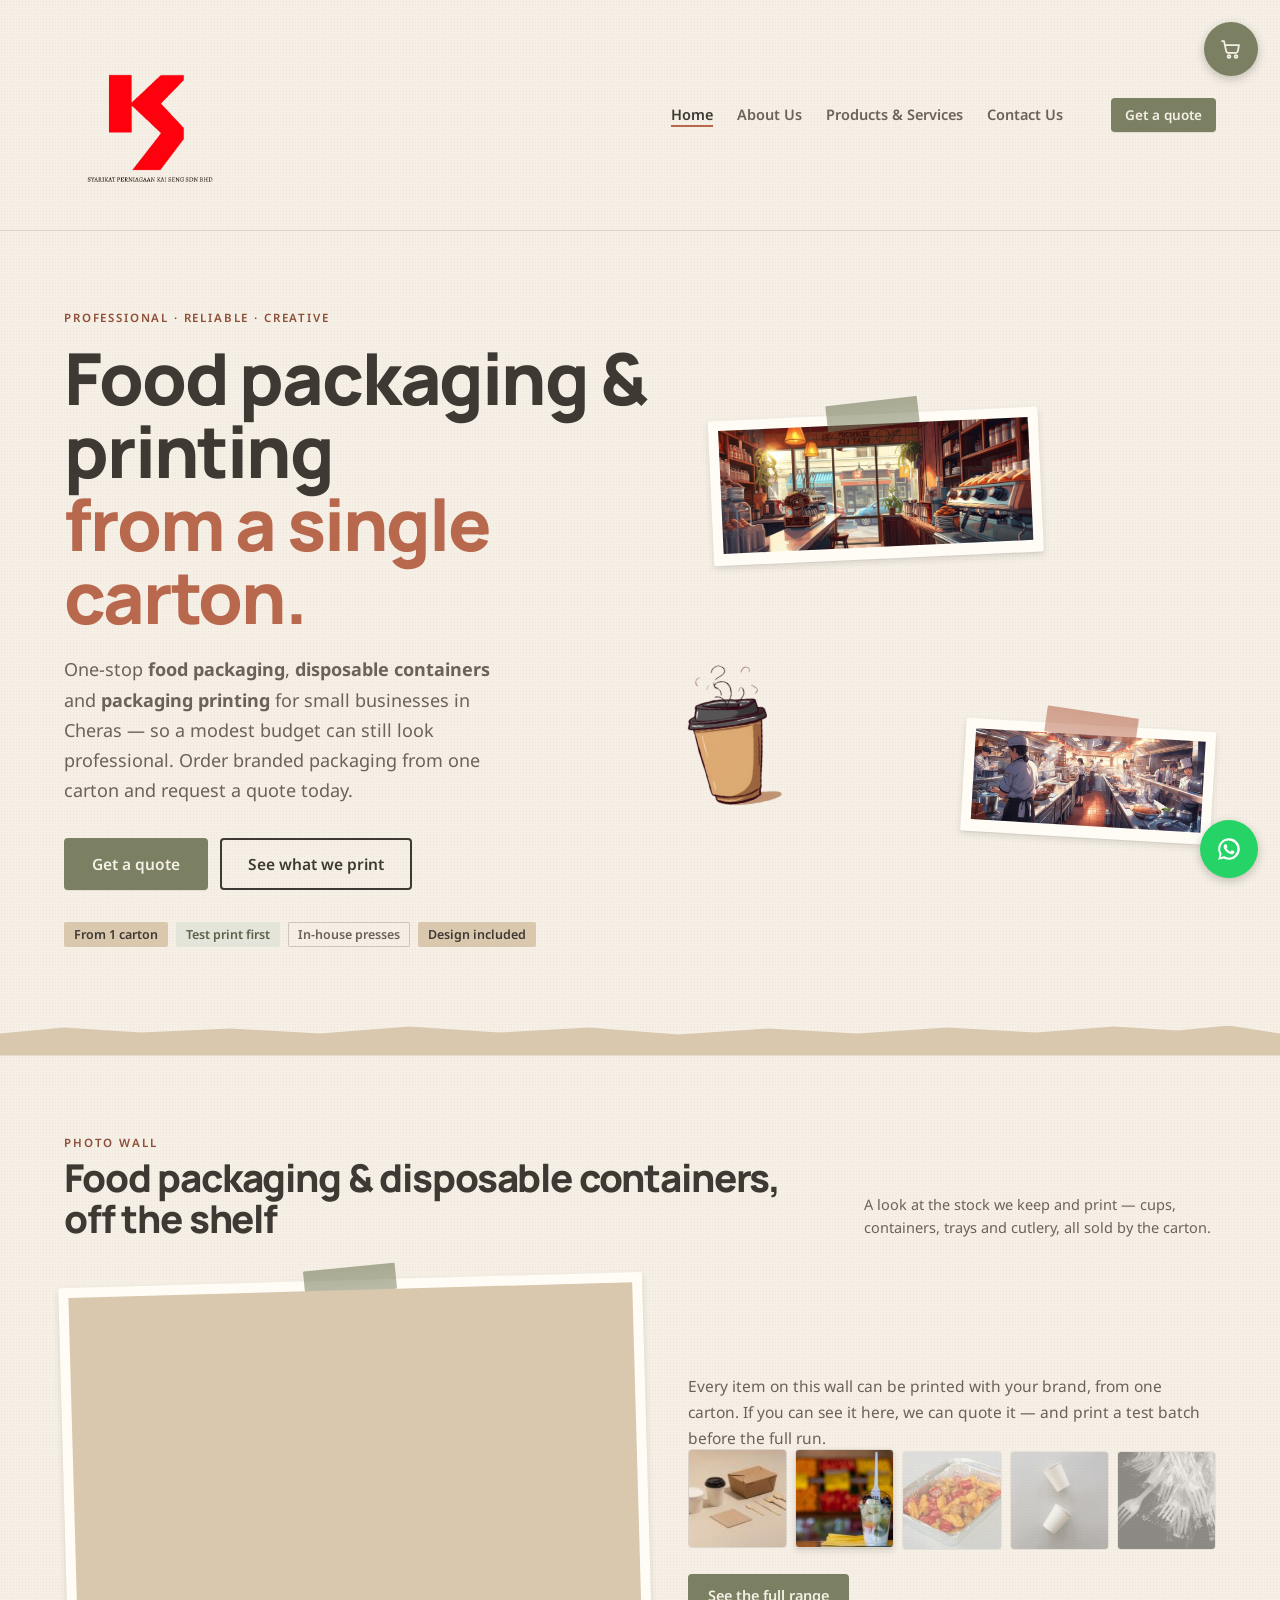
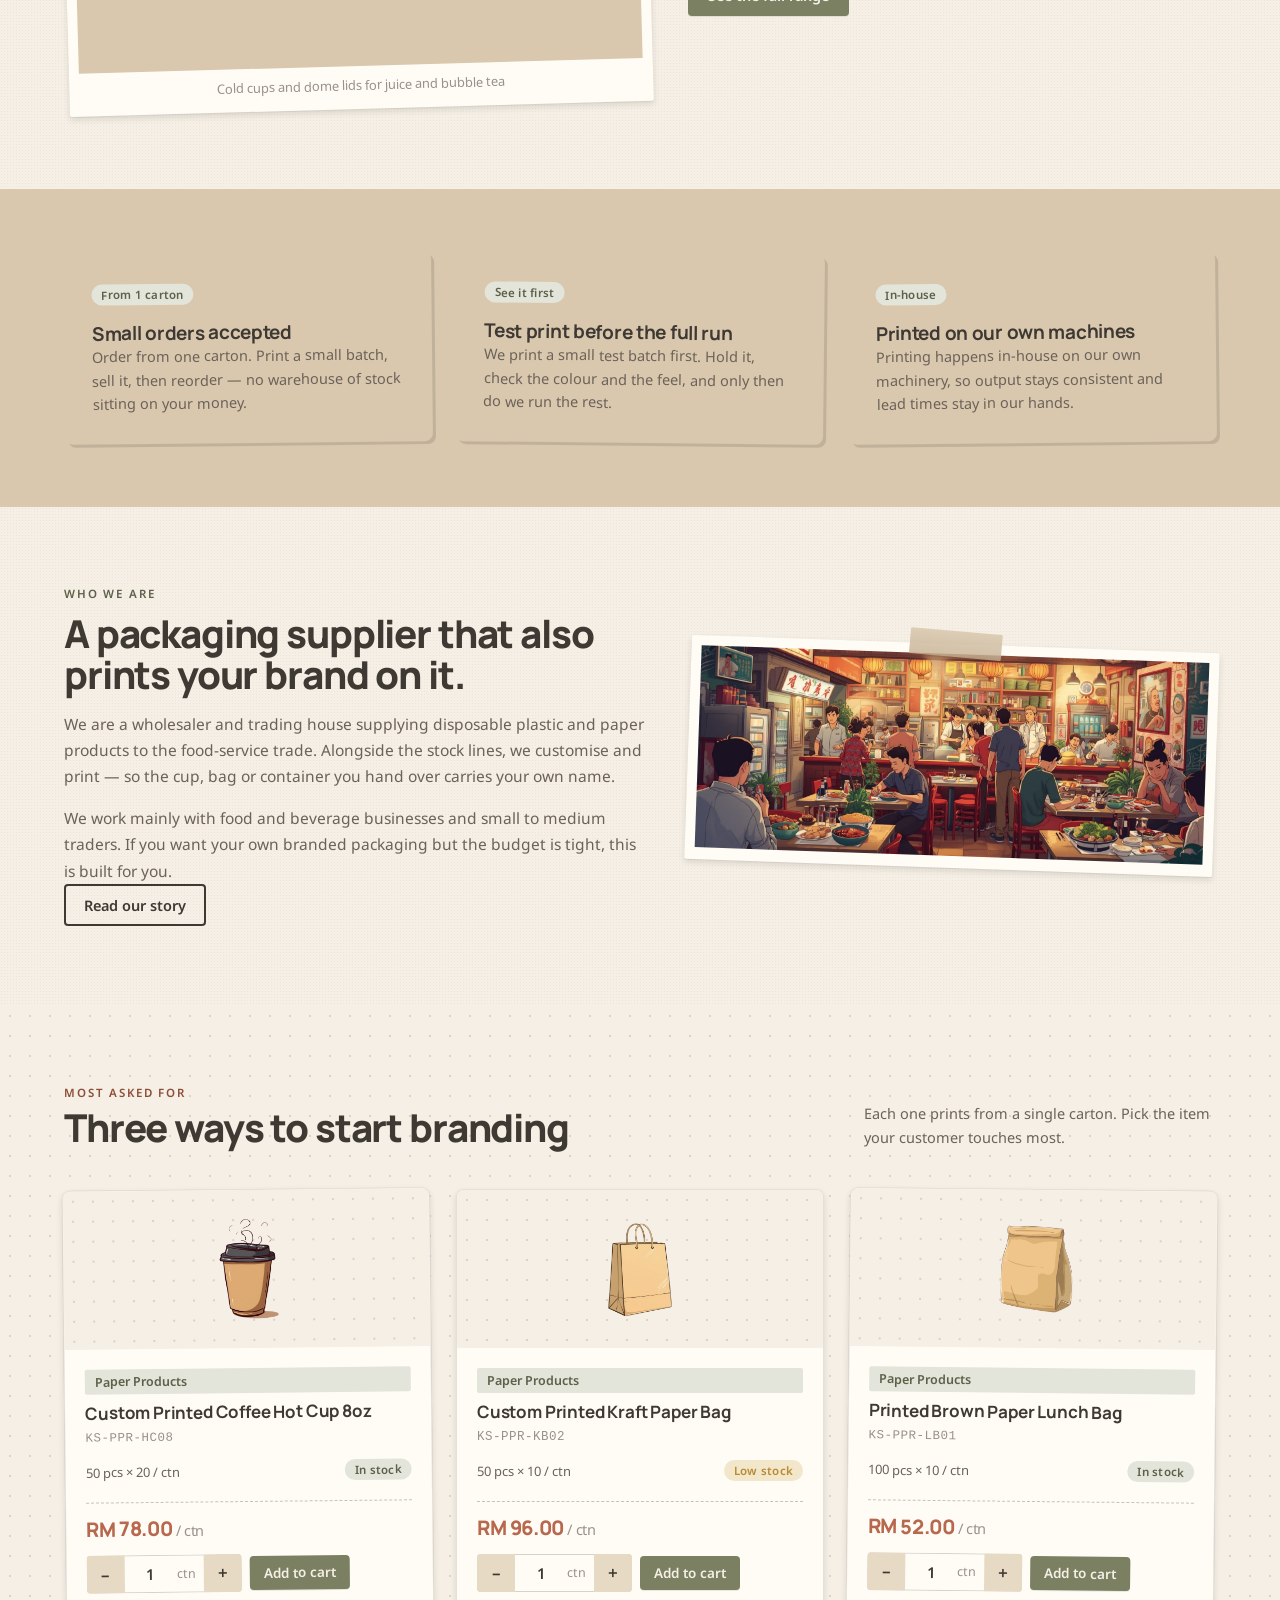
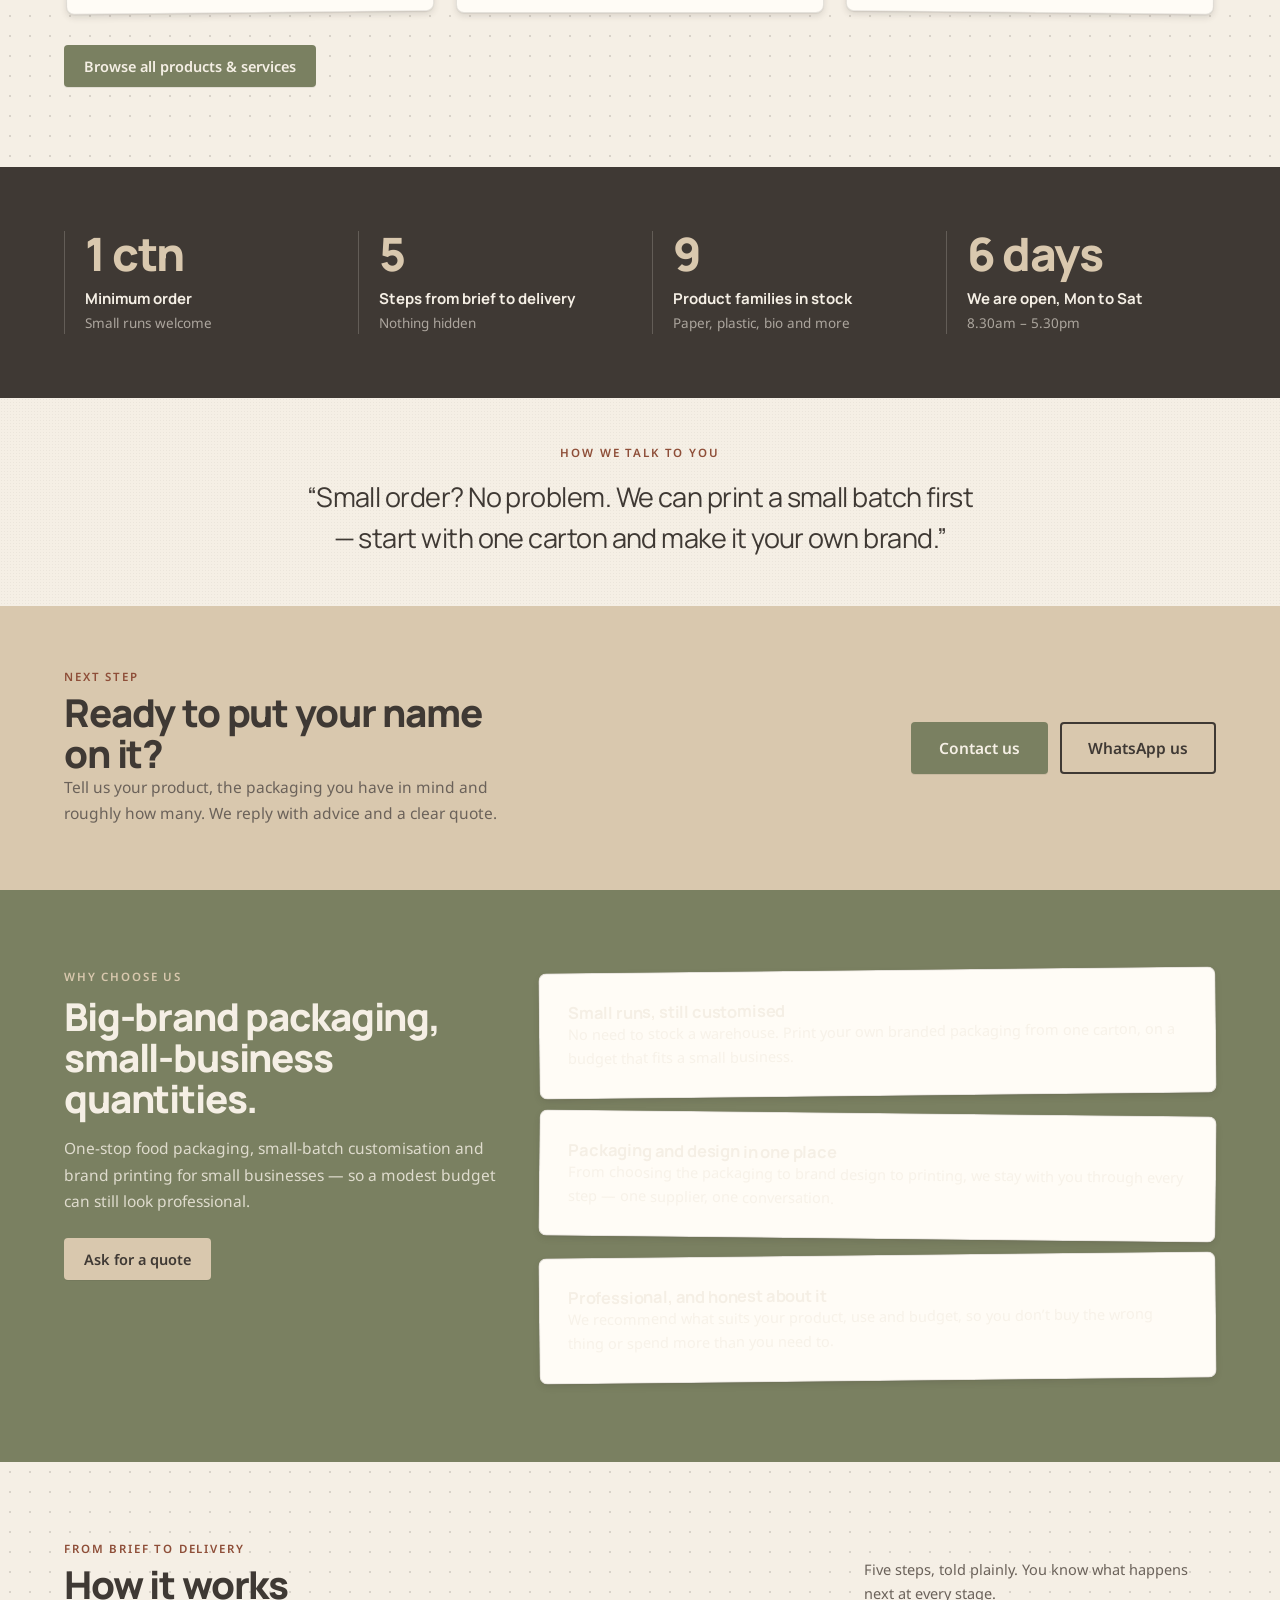
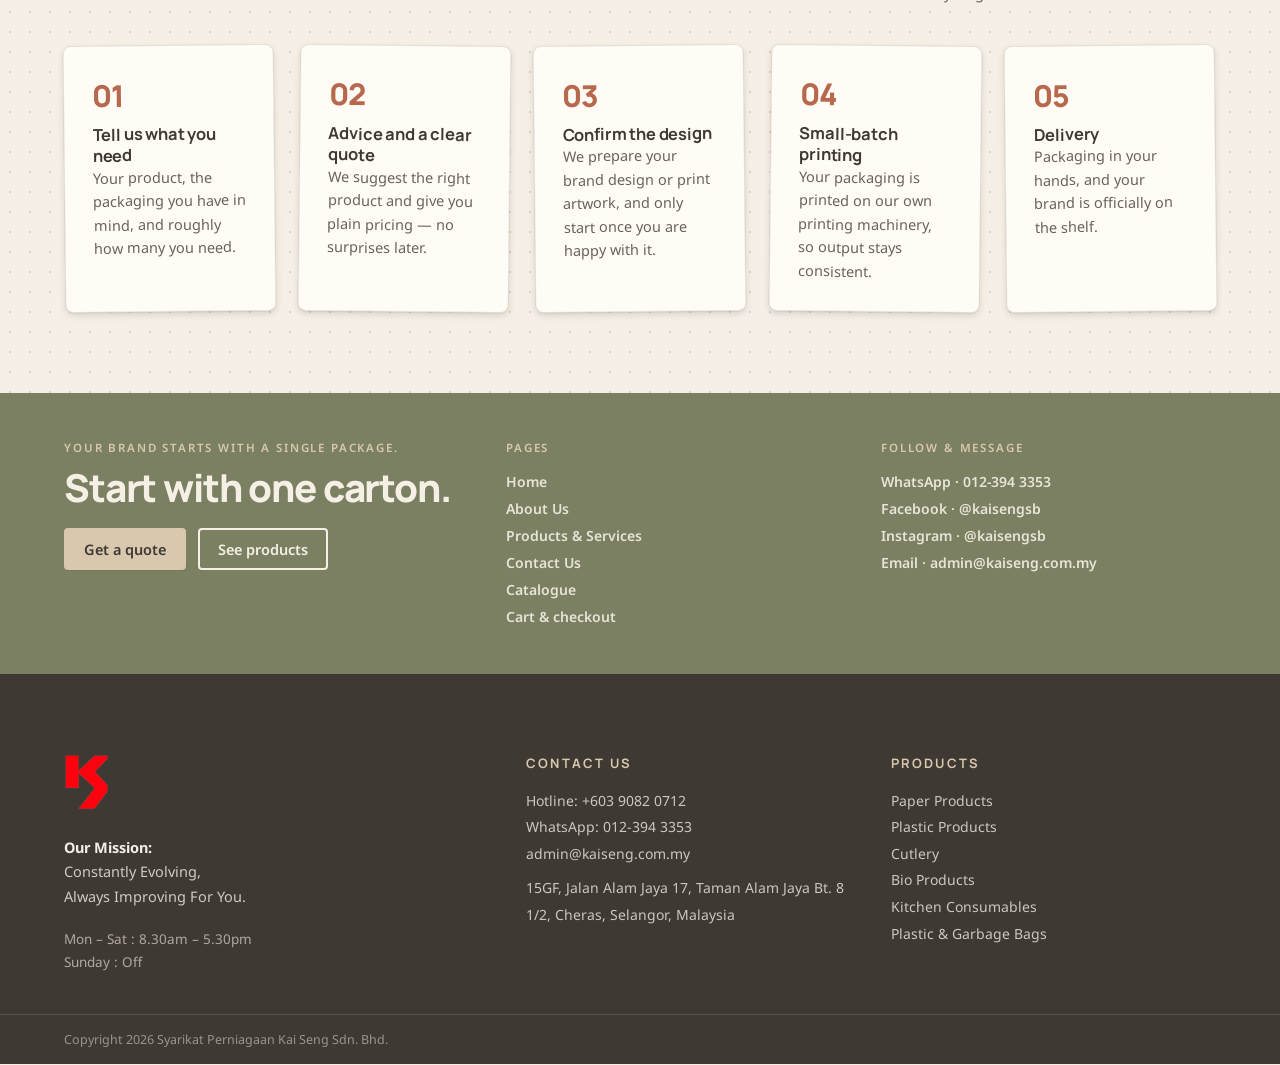
==== commit b28c93ff: "Add files via upload" ====
--- a/index.html
+++ b/index.html
@@ -1,27 +1,109 @@
-<!DOCTYPE html><html lang="en"><head><meta charset="utf-8"><meta name="viewport" content="width=device-width,initial-scale=1">
-<title>Kai Seng — Your brand starts with a single package</title><meta name="description" content="Kai Seng supplies one-stop food packaging, small-batch customisation and brand printing for small businesses in Cheras, Selangor — branded packaging from one carton.">
+<!-- lang set to en-MY: precise locale signal for Malaysian search results --><!DOCTYPE html><html lang="en-MY"><head><meta charset="utf-8"><meta name="viewport" content="width=device-width,initial-scale=1">
+<!-- SEO title: primary keyword "Food Packaging" front-loaded, secondary keyword + brand, under 60 chars -->
+<title>Food Packaging & Disposable Containers | Kai Seng</title><!-- SEO description: all 3 focus keywords + location + call-to-action, under 160 chars --><meta name="description" content="Food packaging, disposable containers & packaging printing for small businesses in Cheras, KL. Get branded packaging from one carton — request a quote today.">
 <meta name="theme-color" content="#F5EFE5"><link rel="icon" href="favicon.ico" sizes="any"><link rel="apple-touch-icon" href="assets/logo/ks-mark.png">
-<meta property="og:type" content="website"><meta property="og:site_name" content="Kai Seng"><meta property="og:title" content="Kai Seng — Your brand starts with a single package"><meta property="og:description" content="Kai Seng supplies one-stop food packaging, small-batch customisation and brand printing for small businesses in Cheras, Selangor — branded packaging from one carton."><meta property="og:image" content="assets/logo/ks-logo-full.png">
+<meta property="og:type" content="website"><meta property="og:site_name" content="Kai Seng"><meta property="og:title" content="Food Packaging & Disposable Containers | Kai Seng"><meta property="og:description" content="Food packaging, disposable containers & packaging printing for small businesses in Cheras, KL. Branded packaging from one carton."><!-- og:image now an ABSOLUTE url so social/link scrapers can fetch it --><meta property="og:image" content="https://www.ksp.com.my/assets/logo/ks-logo-full.png">
+<!-- ===== Technical SEO tags (added) ===== -->
+<meta name="robots" content="index, follow"><!-- allow indexing + link-following -->
+<meta name="google-site-verification" content="guVQ392R-n1Zz5xFFKlyecfutVrg-WSHKhk3MVBKwlY"><!-- Google Search Console ownership -->
+<link rel="canonical" href="https://www.ksp.com.my/"><!-- self-referencing canonical prevents duplicate-content dilution -->
+<meta property="og:url" content="https://www.ksp.com.my/"><meta property="og:locale" content="en_MY"><meta property="og:image:alt" content="Kai Seng food packaging and printing"><!-- richer social previews -->
+<meta name="twitter:card" content="summary_large_image"><!-- large-image card on X/Twitter, falls back to OG title/desc/image -->
 <link rel="stylesheet" href="_ds/kai-seng-design-system-ed6dd8b4-c462-4872-86d9-51d5a61e4152/tokens/fonts.css"><link rel="stylesheet" href="_ds/kai-seng-design-system-ed6dd8b4-c462-4872-86d9-51d5a61e4152/tokens/colors.css"><link rel="stylesheet" href="_ds/kai-seng-design-system-ed6dd8b4-c462-4872-86d9-51d5a61e4152/tokens/typography.css"><link rel="stylesheet" href="_ds/kai-seng-design-system-ed6dd8b4-c462-4872-86d9-51d5a61e4152/tokens/spacing.css"><link rel="stylesheet" href="_ds/kai-seng-design-system-ed6dd8b4-c462-4872-86d9-51d5a61e4152/tokens/shape.css"><link rel="stylesheet" href="_ds/kai-seng-design-system-ed6dd8b4-c462-4872-86d9-51d5a61e4152/tokens/elevation.css"><link rel="stylesheet" href="_ds/kai-seng-design-system-ed6dd8b4-c462-4872-86d9-51d5a61e4152/tokens/motion.css"><link rel="stylesheet" href="_ds/kai-seng-design-system-ed6dd8b4-c462-4872-86d9-51d5a61e4152/tokens/paper.css">
-<link rel="stylesheet" href="site.css"></head><body><header class="site-head"><div class="navbar">
+<link rel="stylesheet" href="site.css">
+<!-- ===== JSON-LD structured data: Organization + LocalBusiness + WebSite ===== -->
+<script type="application/ld+json">
+{
+  "@context": "https://schema.org",
+  "@graph": [
+    {
+      "@type": "Organization",
+      "@id": "https://www.ksp.com.my/#organization",
+      "name": "Syarikat Perniagaan Kai Seng Sdn Bhd",
+      "alternateName": "Kai Seng",
+      "url": "https://www.ksp.com.my/",
+      "logo": "https://www.ksp.com.my/assets/logo/ks-logo-full.png",
+      "image": "https://www.ksp.com.my/assets/logo/ks-logo-full.png",
+      "description": "One-stop food packaging, disposable containers and packaging printing for small businesses.",
+      "email": "admin@kaiseng.com.my",
+      "telephone": "+60390820712",
+      "address": {
+        "@type": "PostalAddress",
+        "streetAddress": "15GF, Jalan Alam Jaya 17, Taman Alam Jaya Bt. 8 1/2",
+        "addressLocality": "Cheras",
+        "addressRegion": "Selangor",
+        "addressCountry": "MY"
+      },
+      "sameAs": [
+        "https://www.facebook.com/kaisengsb/",
+        "https://www.instagram.com/kaisengsb/"
+      ]
+    },
+    {
+      "@type": ["Store", "LocalBusiness"],
+      "@id": "https://www.ksp.com.my/#localbusiness",
+      "name": "Kai Seng — Food Packaging & Printing",
+      "parentOrganization": { "@id": "https://www.ksp.com.my/#organization" },
+      "url": "https://www.ksp.com.my/",
+      "image": "https://www.ksp.com.my/assets/logo/ks-logo-full.png",
+      "telephone": "+60390820712",
+      "priceRange": "$$",
+      "currenciesAccepted": "MYR",
+      "paymentAccepted": "Cash, Bank Transfer, DuitNow QR",
+      "address": {
+        "@type": "PostalAddress",
+        "streetAddress": "15GF, Jalan Alam Jaya 17, Taman Alam Jaya Bt. 8 1/2",
+        "addressLocality": "Cheras",
+        "addressRegion": "Selangor",
+        "addressCountry": "MY"
+      },
+      "geo": { "@type": "GeoCoordinates", "latitude": 3.0575, "longitude": 101.7576 },
+      "hasMap": "https://maps.app.goo.gl/uLKqzJNF4qdNSqXFA",
+      "openingHoursSpecification": [
+        {
+          "@type": "OpeningHoursSpecification",
+          "dayOfWeek": ["Monday", "Tuesday", "Wednesday", "Thursday", "Friday", "Saturday"],
+          "opens": "08:30",
+          "closes": "17:30"
+        }
+      ],
+      "areaServed": ["Cheras", "Kuala Lumpur", "Klang Valley", "Selangor"]
+    },
+    {
+      "@type": "WebSite",
+      "@id": "https://www.ksp.com.my/#website",
+      "url": "https://www.ksp.com.my/",
+      "name": "Kai Seng",
+      "publisher": { "@id": "https://www.ksp.com.my/#organization" },
+      "inLanguage": "en-MY"
+    }
+  ]
+}
+</script>
+</head><body><header class="site-head"><div class="navbar">
 <a class="brand" href="index.html"><img src="assets/logo/ks-logo-full.png" alt="Syarikat Perniagaan Kai Seng Sdn Bhd" width="1050" height="1280"></a>
 <nav><a href="index.html" aria-current="page">Home</a><a href="about.html">About Us</a><a href="services.html">Products & Services</a><a href="contact.html">Contact Us</a></nav>
 <div class="nav-cta"><a class="btn sm" href="contact.html">Get a quote</a></div></div></header>
 <main>
 <section class="grain" style="overflow:hidden"><div class="wrap split" style="padding:var(--space-12) var(--gutter)">
 <div><span class="eyebrow clay">Professional · Reliable · Creative</span>
-<h1 class="h1">Your brand starts with<br><span style="color:var(--ks-terracotta)">a single package.</span></h1>
-<p class="lead mb8" style="max-width:46ch">One-stop food packaging, small-batch customisation and brand printing for small businesses — so a modest budget can still look professional.</p>
+<!-- H1: single per page, primary keyword "food packaging" + printing, brand hook retained -->
+<h1 class="h1">Food packaging &amp; printing<br><span style="color:var(--ks-terracotta)">from a single carton.</span></h1>
+<!-- Lead: focus keywords (food packaging, disposable containers, packaging printing) in the first 100–150 words, with a call to action -->
+<p class="lead mb8" style="max-width:46ch">One-stop <strong>food packaging</strong>, <strong>disposable containers</strong> and <strong>packaging printing</strong> for small businesses in Cheras — so a modest budget can still look professional. Order branded packaging from one carton and request a quote today.</p>
 <div class="btnrow"><a class="btn lg" href="contact.html">Get a quote</a><a class="btn lg out" href="services.html">See what we print</a></div>
 <div class="tagrow mt8"><span class="tag kraft">From 1 carton</span><span class="tag sage">Test print first</span><span class="tag out">In-house presses</span><span class="tag kraft">Design included</span></div></div>
 <div class="heroart">
-<div class="sticker s1"><img src="assets/imagery/scene-cafe.png" alt="Illustrated café counter with takeaway cups" width="1600" height="637" loading="lazy"></div>
-<div class="sticker clay s2"><img src="assets/imagery/scene-kitchen.png" alt="Illustrated commercial kitchen" width="1600" height="637" loading="lazy"></div>
-<div class="cuplift" aria-hidden="true"><img class="cup-flower" src="assets/products/cup-flower.png" alt="" width="240" height="240" loading="lazy"><img class="cup-lid" src="assets/products/cup-lid.png" alt="" width="420" height="106" loading="lazy"><img class="cup-body" src="assets/products/cup-body.png" alt="Printed coffee cup" width="420" height="129" loading="lazy"></div>
+<!-- Above-the-fold hero art: lazy-loading REMOVED so it doesn't delay the LCP element -->
+<div class="sticker s1"><img src="assets/imagery/scene-cafe.png" alt="Café counter with custom printed takeaway coffee cups and food packaging" width="1600" height="637"></div>
+<div class="sticker clay s2"><img src="assets/imagery/scene-kitchen.png" alt="Commercial kitchen using disposable food containers" width="1600" height="637"></div>
+<!-- fetchpriority=high hints the browser this is the LCP image; keyword-rich alt on the main product image -->
+<div class="cuplift" aria-hidden="true"><img class="cup-flower" src="assets/products/cup-flower.png" alt="" width="240" height="240"><img class="cup-lid" src="assets/products/cup-lid.png" alt="" width="420" height="106"><img class="cup-body" src="assets/products/cup-body.png" alt="Custom printed coffee cup — food packaging printing by Kai Seng" width="420" height="129" fetchpriority="high"></div>
 </div></div><div class="torn"></div></section>
 
 <section class="sec grain"><div class="wrap">
-<div class="headrow"><div><span class="eyebrow clay">Photo wall</span><h2 class="h2 mt3">Off the shelf, onto the counter</h2></div><p class="p-sm">A look at the stock we keep and print — cups, containers, trays and cutlery, all sold by the carton.</p></div>
+<!-- H2 carries focus keywords "food packaging" + "disposable containers" -->
+<div class="headrow"><div><span class="eyebrow clay">Photo wall</span><h2 class="h2 mt3">Food packaging &amp; disposable containers, off the shelf</h2></div><p class="p-sm">A look at the stock we keep and print — cups, containers, trays and cutlery, all sold by the carton.</p></div>
 <div class="split" style="align-items:center">
 <div class="sticker" style="rotate:-1.6deg"><div class="wall" id="wall"><img class="on" src="assets/photos/wall-1.jpg" alt="A full takeaway set — cup, container, bowl, serviette, cutlery" width="1100" height="666" decoding="async"><img src="assets/photos/wall-2.jpg" alt="Cold cups and dome lids for juice and bubble tea" width="1100" height="666" loading="lazy" decoding="async"><img src="assets/photos/wall-3.jpg" alt="Aluminium trays for catering and buffet lines" width="1100" height="666" loading="lazy" decoding="async"><img src="assets/photos/wall-4.jpg" alt="Plain paper cups — the blank canvas we print on" width="1100" height="666" loading="lazy" decoding="async"><img src="assets/photos/wall-5.jpg" alt="Individually wrapped cutlery, packed by the carton" width="1100" height="666" loading="lazy" decoding="async"></div><div class="wallcap" id="wall-cap">A full takeaway set — cup, container, bowl, serviette, cutlery</div></div>
 <div><p class="p mb7">Every item on this wall can be printed with your brand, from one carton. If you can see it here, we can quote it — and print a test batch before the full run.</p>
@@ -86,4 +168,4 @@
 <div><h4>Contact Us</h4><a href="tel:+60390820712">Hotline: +603 9082 0712</a><a href="https://wa.me/60123943353" target="_blank" rel="noreferrer">WhatsApp: 012-394 3353</a><a href="mailto:admin@kaiseng.com.my">admin@kaiseng.com.my</a><span style="margin-top:var(--space-3)">15GF, Jalan Alam Jaya 17, Taman Alam Jaya Bt. 8 1/2, Cheras, Selangor, Malaysia</span></div>
 <div><h4>Products</h4><a href="services.html#catalogue">Paper Products</a><a href="services.html#catalogue">Plastic Products</a><a href="services.html#catalogue">Cutlery</a><a href="services.html#catalogue">Bio Products</a><a href="services.html#catalogue">Kitchen Consumables</a><a href="services.html#catalogue">Plastic &amp; Garbage Bags</a></div>
 </div><div class="footbar"><div>Copyright <span data-year>2026</span> Syarikat Perniagaan Kai Seng Sdn. Bhd.</div></div></footer>
-<script src="data.js"></script><script src="app.js"></script></body></html>+<!-- defer: scripts load without blocking rendering; execution order (data.js before app.js) is preserved --><script src="data.js" defer></script><script src="app.js" defer></script></body></html>
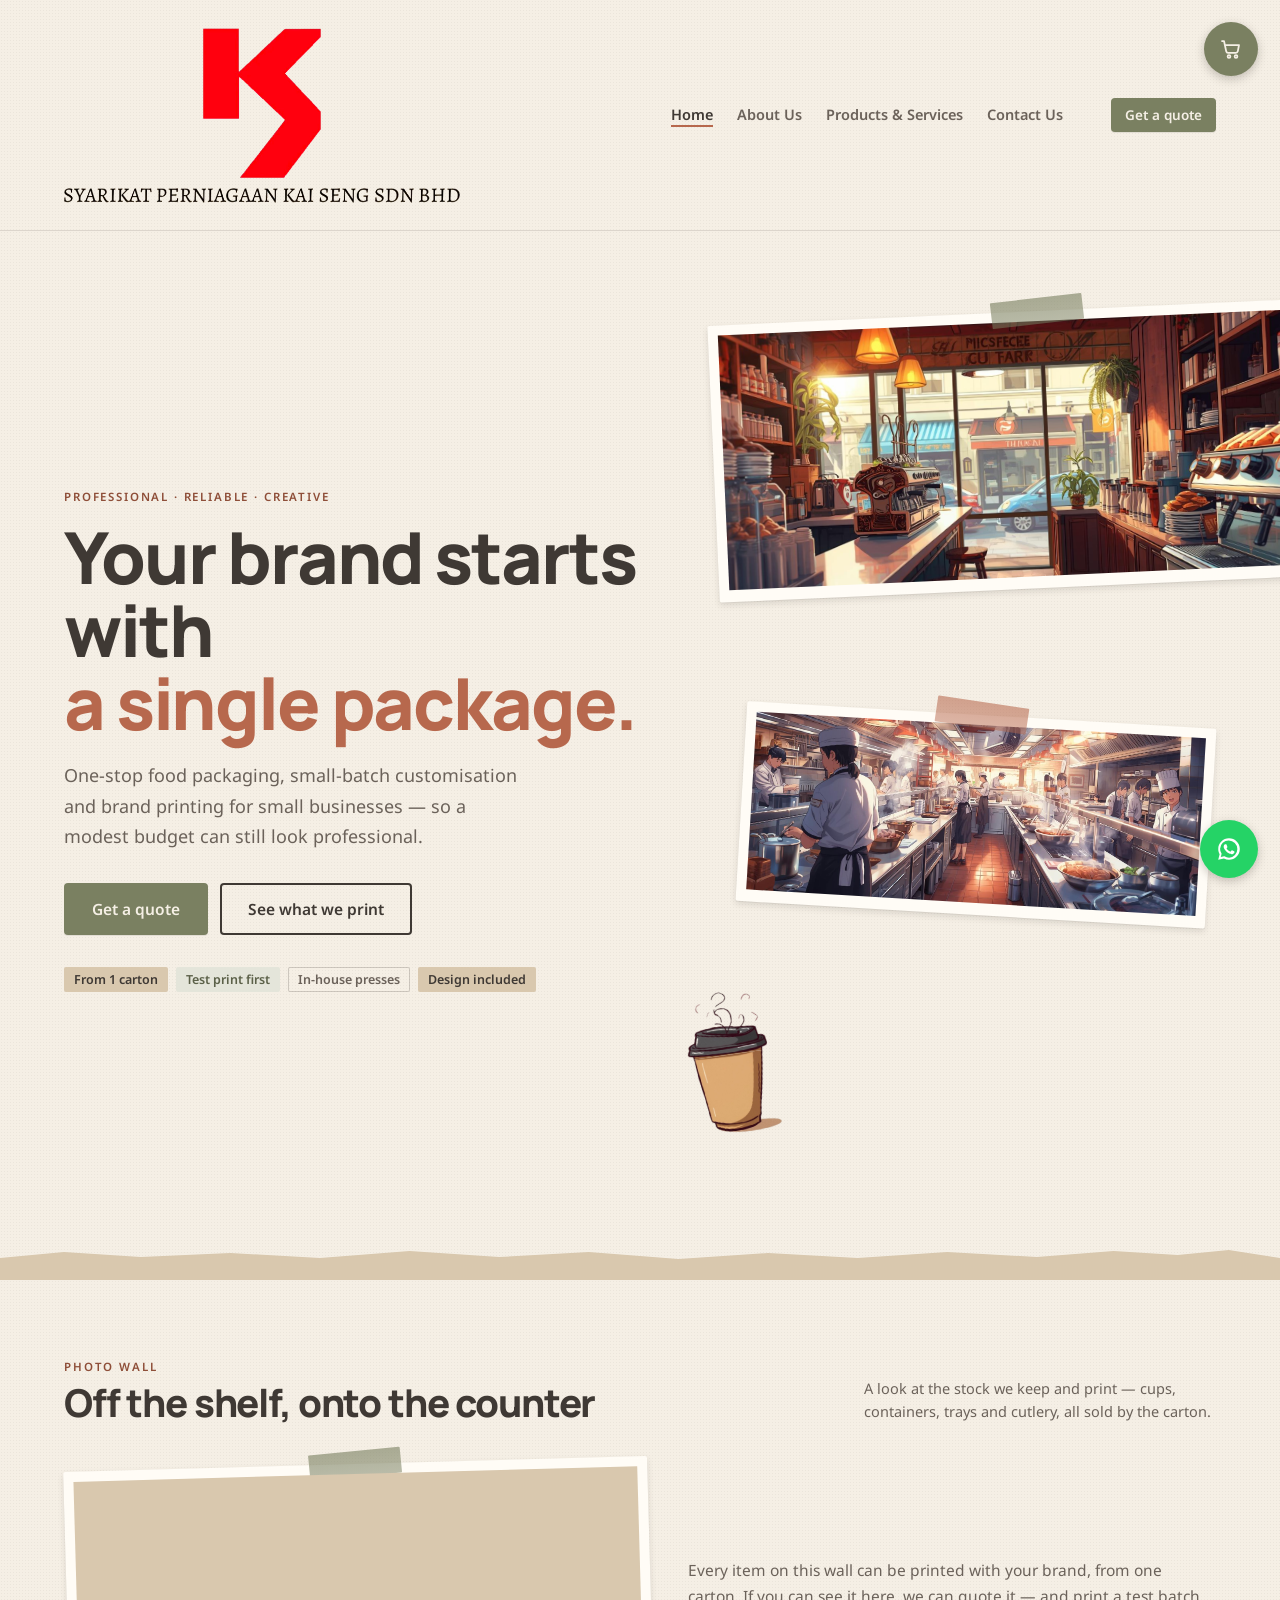
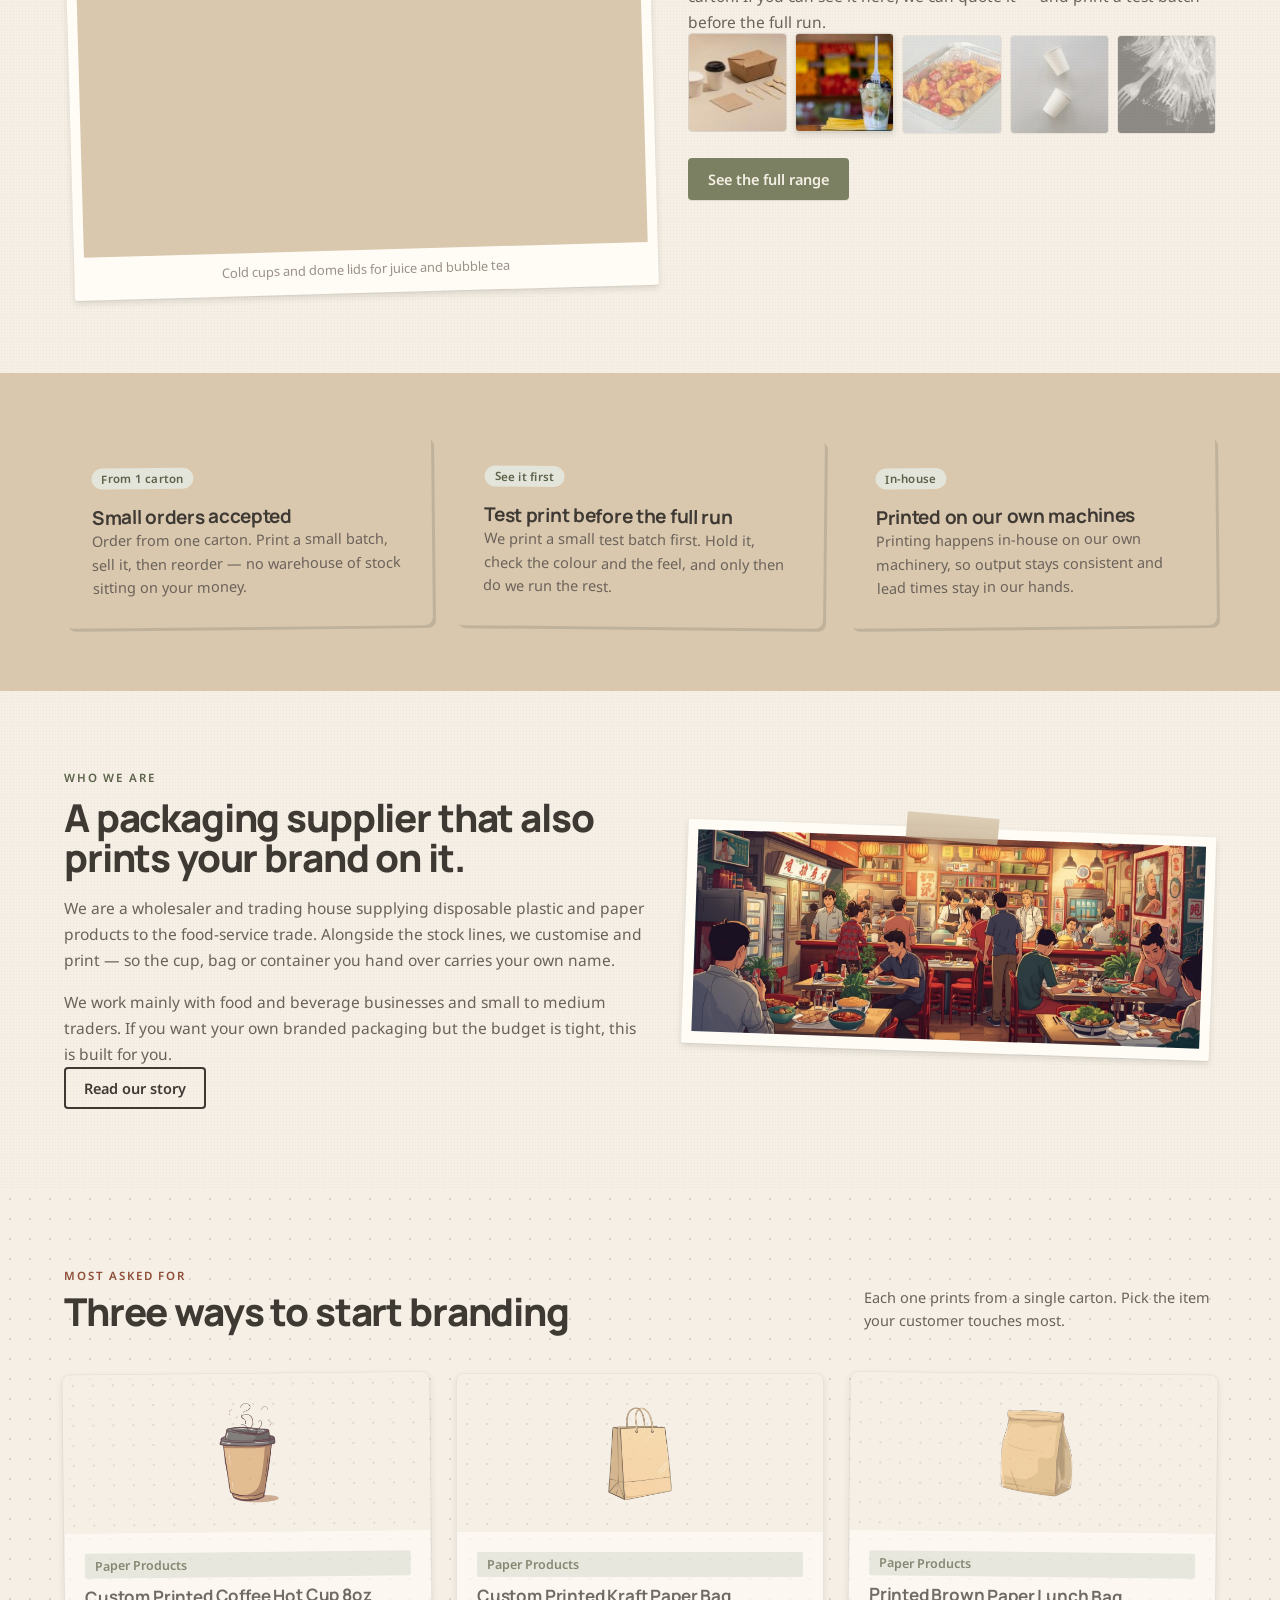
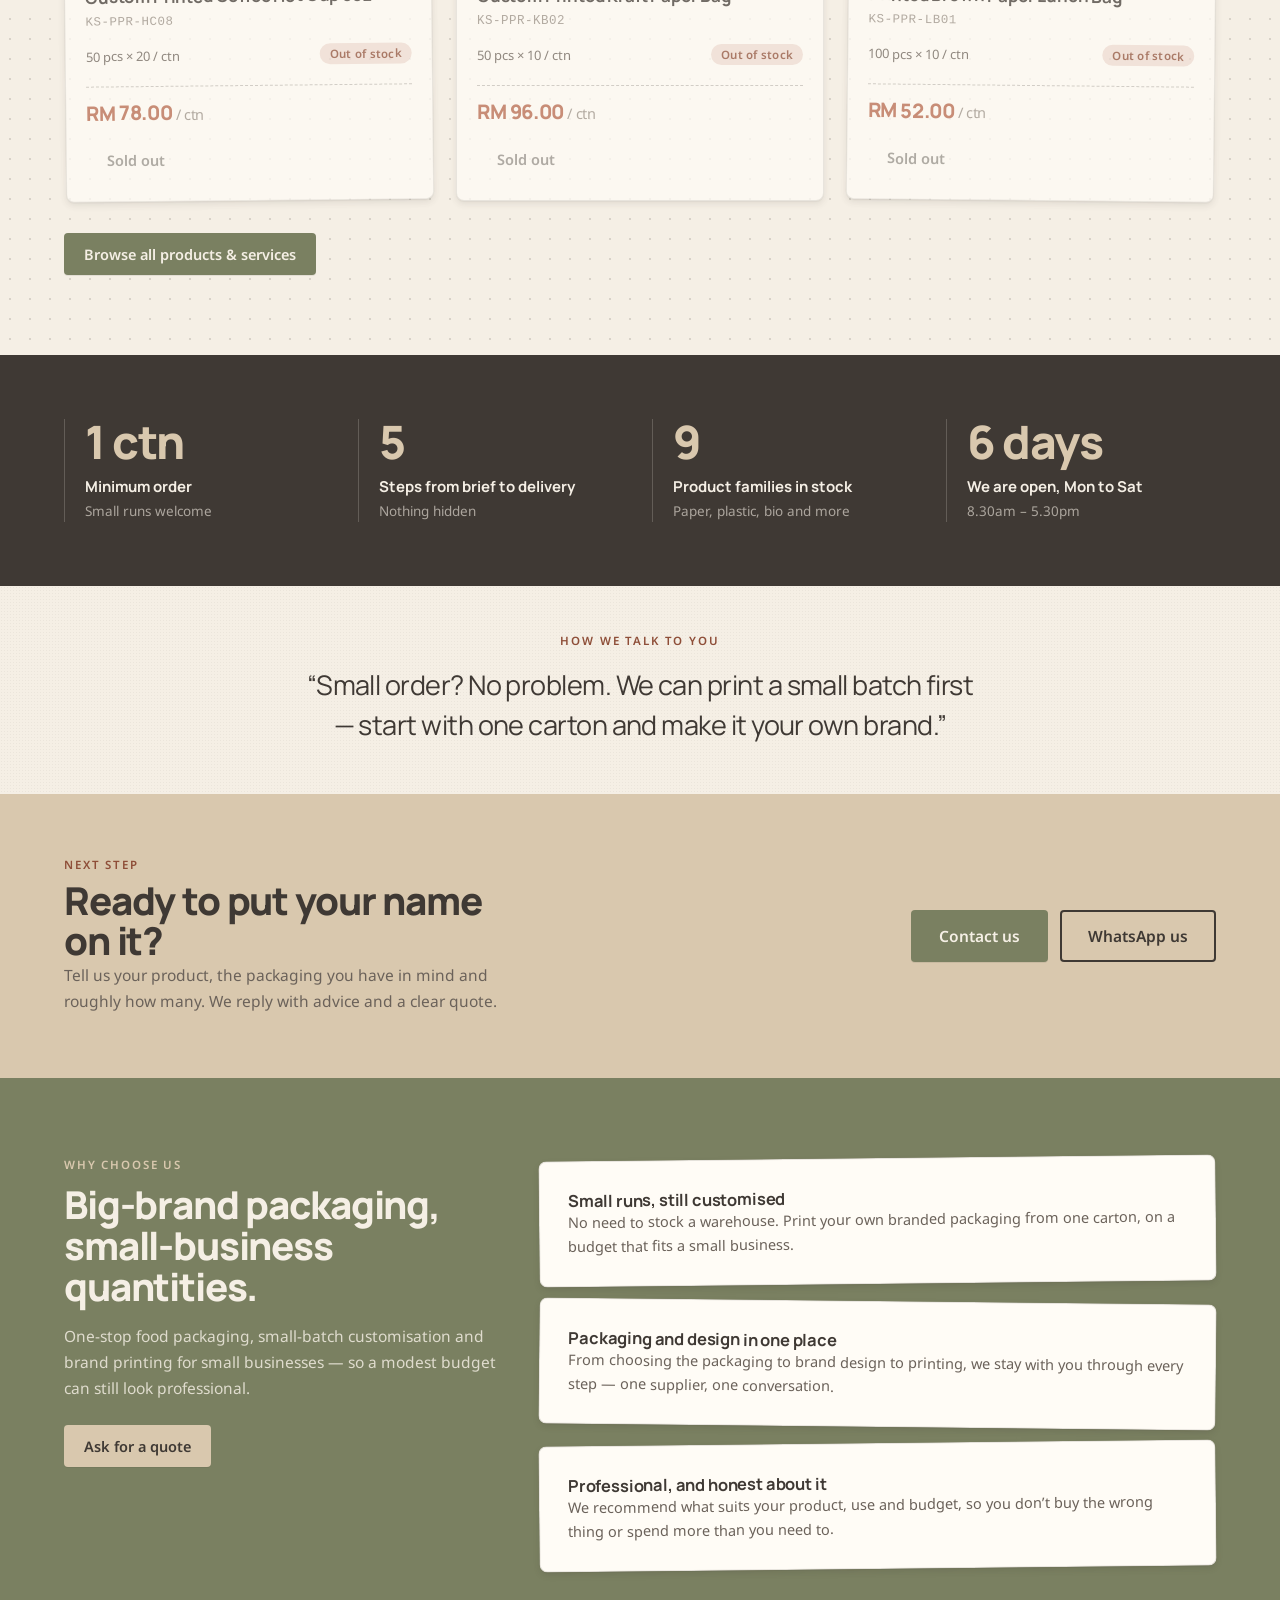
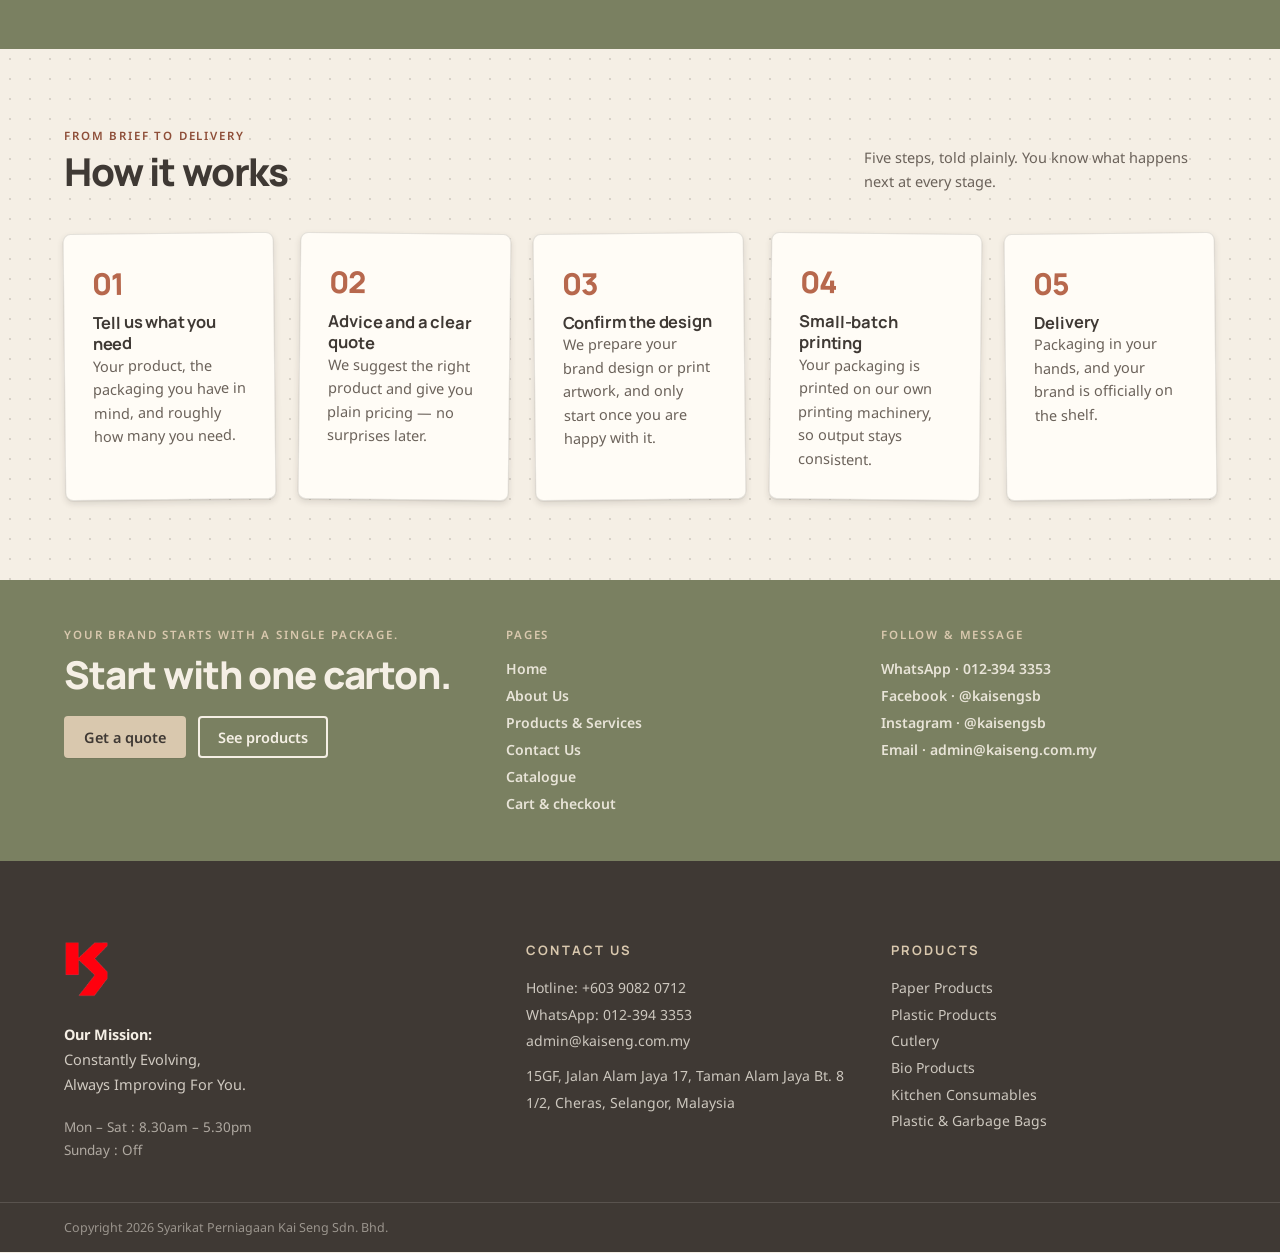
==== commit 4549dc31: "Add files via upload" ====
--- a/index.html
+++ b/index.html
@@ -1,109 +1,27 @@
-<!-- lang set to en-MY: precise locale signal for Malaysian search results --><!DOCTYPE html><html lang="en-MY"><head><meta charset="utf-8"><meta name="viewport" content="width=device-width,initial-scale=1">
-<!-- SEO title: primary keyword "Food Packaging" front-loaded, secondary keyword + brand, under 60 chars -->
-<title>Food Packaging & Disposable Containers | Kai Seng</title><!-- SEO description: all 3 focus keywords + location + call-to-action, under 160 chars --><meta name="description" content="Food packaging, disposable containers & packaging printing for small businesses in Cheras, KL. Get branded packaging from one carton — request a quote today.">
+<!DOCTYPE html><html lang="en"><head><meta charset="utf-8"><meta name="viewport" content="width=device-width,initial-scale=1">
+<title>Kai Seng — Your brand starts with a single package</title><meta name="description" content="Kai Seng supplies one-stop food packaging, small-batch customisation and brand printing for small businesses in Cheras, Selangor — branded packaging from one carton.">
 <meta name="theme-color" content="#F5EFE5"><link rel="icon" href="favicon.ico" sizes="any"><link rel="apple-touch-icon" href="assets/logo/ks-mark.png">
-<meta property="og:type" content="website"><meta property="og:site_name" content="Kai Seng"><meta property="og:title" content="Food Packaging & Disposable Containers | Kai Seng"><meta property="og:description" content="Food packaging, disposable containers & packaging printing for small businesses in Cheras, KL. Branded packaging from one carton."><!-- og:image now an ABSOLUTE url so social/link scrapers can fetch it --><meta property="og:image" content="https://www.ksp.com.my/assets/logo/ks-logo-full.png">
-<!-- ===== Technical SEO tags (added) ===== -->
-<meta name="robots" content="index, follow"><!-- allow indexing + link-following -->
-<meta name="google-site-verification" content="guVQ392R-n1Zz5xFFKlyecfutVrg-WSHKhk3MVBKwlY"><!-- Google Search Console ownership -->
-<link rel="canonical" href="https://www.ksp.com.my/"><!-- self-referencing canonical prevents duplicate-content dilution -->
-<meta property="og:url" content="https://www.ksp.com.my/"><meta property="og:locale" content="en_MY"><meta property="og:image:alt" content="Kai Seng food packaging and printing"><!-- richer social previews -->
-<meta name="twitter:card" content="summary_large_image"><!-- large-image card on X/Twitter, falls back to OG title/desc/image -->
+<meta property="og:type" content="website"><meta property="og:site_name" content="Kai Seng"><meta property="og:title" content="Kai Seng — Your brand starts with a single package"><meta property="og:description" content="Kai Seng supplies one-stop food packaging, small-batch customisation and brand printing for small businesses in Cheras, Selangor — branded packaging from one carton."><meta property="og:image" content="assets/logo/ks-logo-full.png">
 <link rel="stylesheet" href="_ds/kai-seng-design-system-ed6dd8b4-c462-4872-86d9-51d5a61e4152/tokens/fonts.css"><link rel="stylesheet" href="_ds/kai-seng-design-system-ed6dd8b4-c462-4872-86d9-51d5a61e4152/tokens/colors.css"><link rel="stylesheet" href="_ds/kai-seng-design-system-ed6dd8b4-c462-4872-86d9-51d5a61e4152/tokens/typography.css"><link rel="stylesheet" href="_ds/kai-seng-design-system-ed6dd8b4-c462-4872-86d9-51d5a61e4152/tokens/spacing.css"><link rel="stylesheet" href="_ds/kai-seng-design-system-ed6dd8b4-c462-4872-86d9-51d5a61e4152/tokens/shape.css"><link rel="stylesheet" href="_ds/kai-seng-design-system-ed6dd8b4-c462-4872-86d9-51d5a61e4152/tokens/elevation.css"><link rel="stylesheet" href="_ds/kai-seng-design-system-ed6dd8b4-c462-4872-86d9-51d5a61e4152/tokens/motion.css"><link rel="stylesheet" href="_ds/kai-seng-design-system-ed6dd8b4-c462-4872-86d9-51d5a61e4152/tokens/paper.css">
-<link rel="stylesheet" href="site.css">
-<!-- ===== JSON-LD structured data: Organization + LocalBusiness + WebSite ===== -->
-<script type="application/ld+json">
-{
-  "@context": "https://schema.org",
-  "@graph": [
-    {
-      "@type": "Organization",
-      "@id": "https://www.ksp.com.my/#organization",
-      "name": "Syarikat Perniagaan Kai Seng Sdn Bhd",
-      "alternateName": "Kai Seng",
-      "url": "https://www.ksp.com.my/",
-      "logo": "https://www.ksp.com.my/assets/logo/ks-logo-full.png",
-      "image": "https://www.ksp.com.my/assets/logo/ks-logo-full.png",
-      "description": "One-stop food packaging, disposable containers and packaging printing for small businesses.",
-      "email": "admin@kaiseng.com.my",
-      "telephone": "+60390820712",
-      "address": {
-        "@type": "PostalAddress",
-        "streetAddress": "15GF, Jalan Alam Jaya 17, Taman Alam Jaya Bt. 8 1/2",
-        "addressLocality": "Cheras",
-        "addressRegion": "Selangor",
-        "addressCountry": "MY"
-      },
-      "sameAs": [
-        "https://www.facebook.com/kaisengsb/",
-        "https://www.instagram.com/kaisengsb/"
-      ]
-    },
-    {
-      "@type": ["Store", "LocalBusiness"],
-      "@id": "https://www.ksp.com.my/#localbusiness",
-      "name": "Kai Seng — Food Packaging & Printing",
-      "parentOrganization": { "@id": "https://www.ksp.com.my/#organization" },
-      "url": "https://www.ksp.com.my/",
-      "image": "https://www.ksp.com.my/assets/logo/ks-logo-full.png",
-      "telephone": "+60390820712",
-      "priceRange": "$$",
-      "currenciesAccepted": "MYR",
-      "paymentAccepted": "Cash, Bank Transfer, DuitNow QR",
-      "address": {
-        "@type": "PostalAddress",
-        "streetAddress": "15GF, Jalan Alam Jaya 17, Taman Alam Jaya Bt. 8 1/2",
-        "addressLocality": "Cheras",
-        "addressRegion": "Selangor",
-        "addressCountry": "MY"
-      },
-      "geo": { "@type": "GeoCoordinates", "latitude": 3.0575, "longitude": 101.7576 },
-      "hasMap": "https://maps.app.goo.gl/uLKqzJNF4qdNSqXFA",
-      "openingHoursSpecification": [
-        {
-          "@type": "OpeningHoursSpecification",
-          "dayOfWeek": ["Monday", "Tuesday", "Wednesday", "Thursday", "Friday", "Saturday"],
-          "opens": "08:30",
-          "closes": "17:30"
-        }
-      ],
-      "areaServed": ["Cheras", "Kuala Lumpur", "Klang Valley", "Selangor"]
-    },
-    {
-      "@type": "WebSite",
-      "@id": "https://www.ksp.com.my/#website",
-      "url": "https://www.ksp.com.my/",
-      "name": "Kai Seng",
-      "publisher": { "@id": "https://www.ksp.com.my/#organization" },
-      "inLanguage": "en-MY"
-    }
-  ]
-}
-</script>
-</head><body><header class="site-head"><div class="navbar">
-<a class="brand" href="index.html"><img src="assets/logo/ks-logo-full.png" alt="Syarikat Perniagaan Kai Seng Sdn Bhd" width="1050" height="1280"></a>
+<link rel="stylesheet" href="site.css"></head><body><header class="site-head"><div class="navbar">
+<a class="brand" href="index.html"><img class="brand-mark" src="assets/logo/ks-mark-only.png" alt="Kai Seng" width="461" height="589"><img class="brand-word" src="assets/logo/ks-wordmark.png" alt="Syarikat Perniagaan Kai Seng Sdn Bhd" width="766" height="29"></a>
 <nav><a href="index.html" aria-current="page">Home</a><a href="about.html">About Us</a><a href="services.html">Products & Services</a><a href="contact.html">Contact Us</a></nav>
 <div class="nav-cta"><a class="btn sm" href="contact.html">Get a quote</a></div></div></header>
 <main>
 <section class="grain" style="overflow:hidden"><div class="wrap split" style="padding:var(--space-12) var(--gutter)">
 <div><span class="eyebrow clay">Professional · Reliable · Creative</span>
-<!-- H1: single per page, primary keyword "food packaging" + printing, brand hook retained -->
-<h1 class="h1">Food packaging &amp; printing<br><span style="color:var(--ks-terracotta)">from a single carton.</span></h1>
-<!-- Lead: focus keywords (food packaging, disposable containers, packaging printing) in the first 100–150 words, with a call to action -->
-<p class="lead mb8" style="max-width:46ch">One-stop <strong>food packaging</strong>, <strong>disposable containers</strong> and <strong>packaging printing</strong> for small businesses in Cheras — so a modest budget can still look professional. Order branded packaging from one carton and request a quote today.</p>
+<h1 class="h1">Your brand starts with<br><span style="color:var(--ks-terracotta)">a single package.</span></h1>
+<p class="lead mb8" style="max-width:46ch">One-stop food packaging, small-batch customisation and brand printing for small businesses — so a modest budget can still look professional.</p>
 <div class="btnrow"><a class="btn lg" href="contact.html">Get a quote</a><a class="btn lg out" href="services.html">See what we print</a></div>
 <div class="tagrow mt8"><span class="tag kraft">From 1 carton</span><span class="tag sage">Test print first</span><span class="tag out">In-house presses</span><span class="tag kraft">Design included</span></div></div>
 <div class="heroart">
-<!-- Above-the-fold hero art: lazy-loading REMOVED so it doesn't delay the LCP element -->
-<div class="sticker s1"><img src="assets/imagery/scene-cafe.png" alt="Café counter with custom printed takeaway coffee cups and food packaging" width="1600" height="637"></div>
-<div class="sticker clay s2"><img src="assets/imagery/scene-kitchen.png" alt="Commercial kitchen using disposable food containers" width="1600" height="637"></div>
-<!-- fetchpriority=high hints the browser this is the LCP image; keyword-rich alt on the main product image -->
-<div class="cuplift" aria-hidden="true"><img class="cup-flower" src="assets/products/cup-flower.png" alt="" width="240" height="240"><img class="cup-lid" src="assets/products/cup-lid.png" alt="" width="420" height="106"><img class="cup-body" src="assets/products/cup-body.png" alt="Custom printed coffee cup — food packaging printing by Kai Seng" width="420" height="129" fetchpriority="high"></div>
+<div class="sticker s1"><img src="assets/imagery/scene-cafe.png" alt="Illustrated café counter with takeaway cups" width="1600" height="637" loading="lazy"></div>
+<div class="sticker clay s2"><img src="assets/imagery/scene-kitchen.png" alt="Illustrated commercial kitchen" width="1600" height="637" loading="lazy"></div>
+<div class="cuplift" aria-hidden="true"><img class="cup-flower" src="assets/products/cup-sun.png" alt="" width="460" height="454" loading="lazy"><img class="cup-lid" src="assets/products/cup-lid.png" alt="" width="420" height="106" loading="lazy"><img class="cup-body" src="assets/products/cup-body.png" alt="Printed coffee cup" width="420" height="129" loading="lazy"></div>
 </div></div><div class="torn"></div></section>
 
 <section class="sec grain"><div class="wrap">
-<!-- H2 carries focus keywords "food packaging" + "disposable containers" -->
-<div class="headrow"><div><span class="eyebrow clay">Photo wall</span><h2 class="h2 mt3">Food packaging &amp; disposable containers, off the shelf</h2></div><p class="p-sm">A look at the stock we keep and print — cups, containers, trays and cutlery, all sold by the carton.</p></div>
+<div class="headrow"><div><span class="eyebrow clay">Photo wall</span><h2 class="h2 mt3">Off the shelf, onto the counter</h2></div><p class="p-sm">A look at the stock we keep and print — cups, containers, trays and cutlery, all sold by the carton.</p></div>
 <div class="split" style="align-items:center">
 <div class="sticker" style="rotate:-1.6deg"><div class="wall" id="wall"><img class="on" src="assets/photos/wall-1.jpg" alt="A full takeaway set — cup, container, bowl, serviette, cutlery" width="1100" height="666" decoding="async"><img src="assets/photos/wall-2.jpg" alt="Cold cups and dome lids for juice and bubble tea" width="1100" height="666" loading="lazy" decoding="async"><img src="assets/photos/wall-3.jpg" alt="Aluminium trays for catering and buffet lines" width="1100" height="666" loading="lazy" decoding="async"><img src="assets/photos/wall-4.jpg" alt="Plain paper cups — the blank canvas we print on" width="1100" height="666" loading="lazy" decoding="async"><img src="assets/photos/wall-5.jpg" alt="Individually wrapped cutlery, packed by the carton" width="1100" height="666" loading="lazy" decoding="async"></div><div class="wallcap" id="wall-cap">A full takeaway set — cup, container, bowl, serviette, cutlery</div></div>
 <div><p class="p mb7">Every item on this wall can be printed with your brand, from one carton. If you can see it here, we can quote it — and print a test batch before the full run.</p>
@@ -168,4 +86,4 @@
 <div><h4>Contact Us</h4><a href="tel:+60390820712">Hotline: +603 9082 0712</a><a href="https://wa.me/60123943353" target="_blank" rel="noreferrer">WhatsApp: 012-394 3353</a><a href="mailto:admin@kaiseng.com.my">admin@kaiseng.com.my</a><span style="margin-top:var(--space-3)">15GF, Jalan Alam Jaya 17, Taman Alam Jaya Bt. 8 1/2, Cheras, Selangor, Malaysia</span></div>
 <div><h4>Products</h4><a href="services.html#catalogue">Paper Products</a><a href="services.html#catalogue">Plastic Products</a><a href="services.html#catalogue">Cutlery</a><a href="services.html#catalogue">Bio Products</a><a href="services.html#catalogue">Kitchen Consumables</a><a href="services.html#catalogue">Plastic &amp; Garbage Bags</a></div>
 </div><div class="footbar"><div>Copyright <span data-year>2026</span> Syarikat Perniagaan Kai Seng Sdn. Bhd.</div></div></footer>
-<!-- defer: scripts load without blocking rendering; execution order (data.js before app.js) is preserved --><script src="data.js" defer></script><script src="app.js" defer></script></body></html>+<script src="data.js"></script><script src="app.js"></script></body></html>
--- a/site.css
+++ b/site.css
@@ -40,6 +40,8 @@
 .center{text-align:center}
 .on-dark .h2,.on-dark .h3,.on-dark .h4,.on-dark .h1{color:var(--text-inverse)}
 .on-dark .p,.on-dark .p-sm,.on-dark .lead{color:rgba(245,239,229,.82)}
+.on-dark .card:not(.sage) .h2,.on-dark .card:not(.sage) .h3,.on-dark .card:not(.sage) .h4{color:#3F3934}
+.on-dark .card:not(.sage) .p,.on-dark .card:not(.sage) .p-sm{color:var(--text-body)}
 /* buttons */
 .btn{display:inline-flex;align-items:center;justify-content:center;gap:8px;font:600 14.5px var(--font-body);padding:var(--pad-button);border:none;border-radius:var(--radius-2);background:var(--ks-sage);color:var(--ks-cream);cursor:pointer;box-shadow:var(--shadow-1);transition:background var(--dur-fast) var(--ease-out),transform var(--dur-base) var(--ease-paper),box-shadow var(--dur-base) var(--ease-out)}
 .btn:hover{background:var(--ks-sage-deep);color:var(--ks-cream);transform:translateY(-2px);box-shadow:var(--shadow-2)}
@@ -83,8 +85,10 @@
 /* header */
 .site-head{position:sticky;top:0;z-index:20;background:var(--ks-cream);background-image:var(--tex-grain);background-size:var(--tex-grain-size);border-bottom:var(--stroke-hair) solid var(--border-hairline)}
 .navbar{max-width:var(--container-max);margin:0 auto;padding:0 var(--gutter);height:230px;display:flex;align-items:center;gap:var(--space-8)}
-.navbar .brand{flex:none;display:flex;align-items:center}
-.navbar .brand img{height:208px;width:auto}
+.navbar .brand{flex:none;display:flex;flex-direction:column;align-items:center;gap:10px}
+.navbar .brand img{width:auto}
+.navbar .brand-mark{height:150px}
+.navbar .brand-word{height:15px}
 .navbar nav{display:flex;gap:var(--space-7);margin-left:auto;flex-wrap:wrap}
 .navbar nav a{position:relative;font:600 14.5px var(--font-body);color:var(--text-body);padding-bottom:3px}
 .navbar nav a::after{content:"";position:absolute;left:0;right:0;bottom:0;height:2px;background:var(--ks-terracotta);transform:scaleX(0);transform-origin:left;transition:transform var(--dur-base) var(--ease-paper)}
@@ -111,18 +115,20 @@
 .social{display:inline-flex;align-items:center;gap:8px;font:600 13.5px var(--font-body);color:var(--text-heading);background:var(--surface-card);border:var(--stroke-hair) solid var(--border-hairline);border-radius:var(--radius-2);padding:10px 14px;box-shadow:var(--shadow-1)}
 .social:hover{color:var(--ks-terracotta-deep);box-shadow:var(--shadow-2)}
 /* hero */
-.heroart{position:relative;height:430px}
-.heroart .s1{position:absolute;top:0;left:20px;width:330px;rotate:-2.6deg}
-.heroart .s2{position:absolute;bottom:6px;right:0;width:250px;rotate:3.4deg}
+.heroart{position:relative;height:860px}
+.heroart .s1{position:absolute;top:0;left:20px;width:660px;rotate:-2.6deg}
+.heroart .s2{position:absolute;bottom:256px;right:0;width:470px;rotate:3.4deg}
 .cuplift{position:absolute;left:-110px;bottom:24px;width:300px;rotate:-8deg;cursor:pointer;z-index:2}
 .cuplift img{display:block;width:100%;height:auto}
-.cup-flower{position:absolute;left:50%;bottom:52%;width:34%;margin-left:-17%;transform:translateY(30%) scale(.3);transform-origin:50% 100%;opacity:0;pointer-events:none;z-index:3;transition:opacity 200ms var(--ease-out) 160ms,transform 420ms var(--ease-paper) 180ms}
+.cup-flower{position:absolute;left:50%;bottom:48%;width:17%;margin-left:-8.5%;transform:translateY(30%) scale(.3) rotate(-20deg);transform-origin:50% 100%;opacity:0;pointer-events:none;z-index:3;transition:opacity 200ms var(--ease-out) 160ms,transform 420ms var(--ease-paper) 180ms}
 .cup-lid{position:relative;z-index:4;transition:transform var(--dur-base) var(--ease-paper)}
 .cup-body{position:relative;z-index:2}
-.cuplift:hover .cup-flower{opacity:1;transform:translateY(0) scale(1) rotate(5deg)}
+.cuplift:hover .cup-flower{opacity:1;transform:translateY(0) scale(1) rotate(-20deg)}
 .cuplift:hover .cup-lid{transform:translate(-8%,-16%) rotate(-12deg)}
 @keyframes ks-wobble{0%{rotate:0deg}22%{rotate:1.5deg}45%{rotate:-1.3deg}68%{rotate:.7deg}100%{rotate:0deg}}
 .heroart .sticker{transform-origin:50% 8%}
+.sticker{transform-origin:50% 8%}
+.sticker:hover{animation:ks-wobble 620ms var(--ease-paper)}
 .heroart .sticker:hover{animation:ks-wobble 620ms var(--ease-paper)}
 /* stats */
 .stat{border-left:1px solid rgba(245,239,229,.2);padding-left:var(--space-6)}
@@ -137,12 +143,12 @@
 .on-dark .ticks li{color:rgba(245,239,229,.9)}.on-dark .ticks li::before{color:var(--ks-sand)}
 .ruled{border-top:1px dashed var(--rule-dotted);padding-top:var(--space-5);margin-top:var(--space-5)}
 /* category + product cards */
-.catcard{position:relative;display:block;border-radius:var(--radius-3);overflow:hidden;box-shadow:var(--shadow-sticker);background:var(--ks-ink)}
+.catcard{position:relative;display:block;border-radius:var(--radius-3);overflow:hidden;box-shadow:var(--shadow-sticker);background:var(--surface-card);border:var(--stroke-hair) solid var(--border-hairline)}
 .catcard img{display:block;width:100%;height:190px;object-fit:cover;transition:transform var(--dur-slow,380ms) var(--ease-out)}
 .catcard:hover img{transform:scale(1.04)}
-.catcard .plate{position:absolute;left:14px;bottom:14px;background:var(--surface-card);border-radius:var(--radius-2);padding:8px 12px;box-shadow:var(--shadow-2)}
-.catcard .plate b{display:block;font:700 15px var(--font-display);color:var(--text-heading)}
-.catcard .plate span{font:400 12.5px var(--font-body);color:var(--text-muted)}
+.catcard .plate{display:block;padding:var(--space-5) var(--space-5) var(--space-6);background:var(--surface-card)}
+.catcard .plate b{display:block;font:700 16px/1.25 var(--font-display);letter-spacing:-.01em;color:var(--text-heading);margin-bottom:6px}
+.catcard .plate span{display:block;font:400 13px/1.5 var(--font-body);color:var(--text-muted)}
 .pcard{display:flex;flex-direction:column;background:var(--surface-card);border:var(--stroke-hair) solid var(--border-hairline);border-radius:var(--radius-3);overflow:hidden;box-shadow:var(--shadow-sticker);transition:transform var(--dur-base) var(--ease-paper),box-shadow var(--dur-base) var(--ease-out)}
 .pcard:hover{transform:translateY(-3px);box-shadow:var(--shadow-lift)}
 .pcard.out{opacity:.72}
@@ -222,7 +228,8 @@
 .heroart .s1,.heroart .s2{position:static;width:100%;max-width:360px;rotate:0deg}
 .cuplift{position:static;width:100%;max-width:190px;rotate:0deg}
 .navbar{height:auto;flex-wrap:wrap;gap:var(--space-4);padding:12px var(--gutter)}
-.navbar .brand img{height:66px}
+.navbar .brand-mark{height:52px}
+.navbar .brand-word{height:9px}
 .navbar nav{margin-left:0;order:3;width:100%;gap:var(--space-6)}
 .navbar nav a{font-size:15px;padding:6px 0}
 .navbar .nav-cta{margin-left:auto}
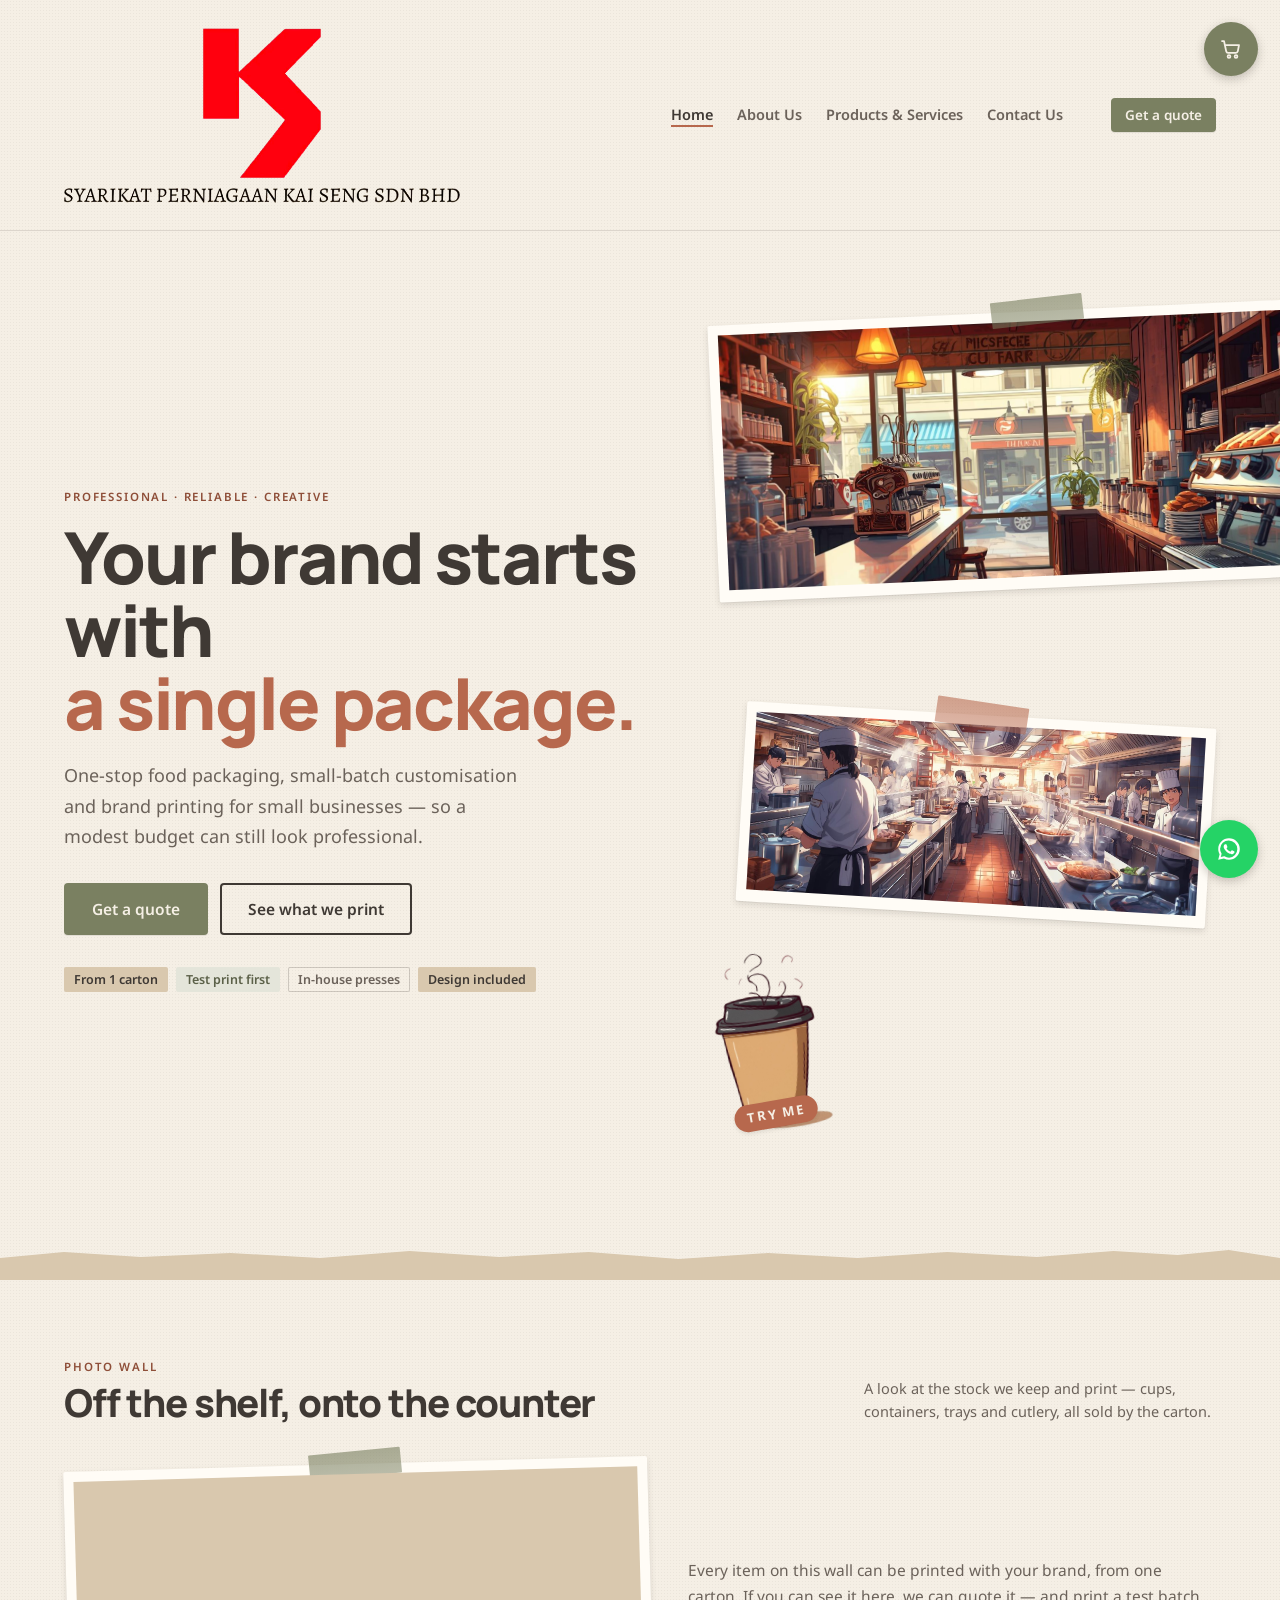
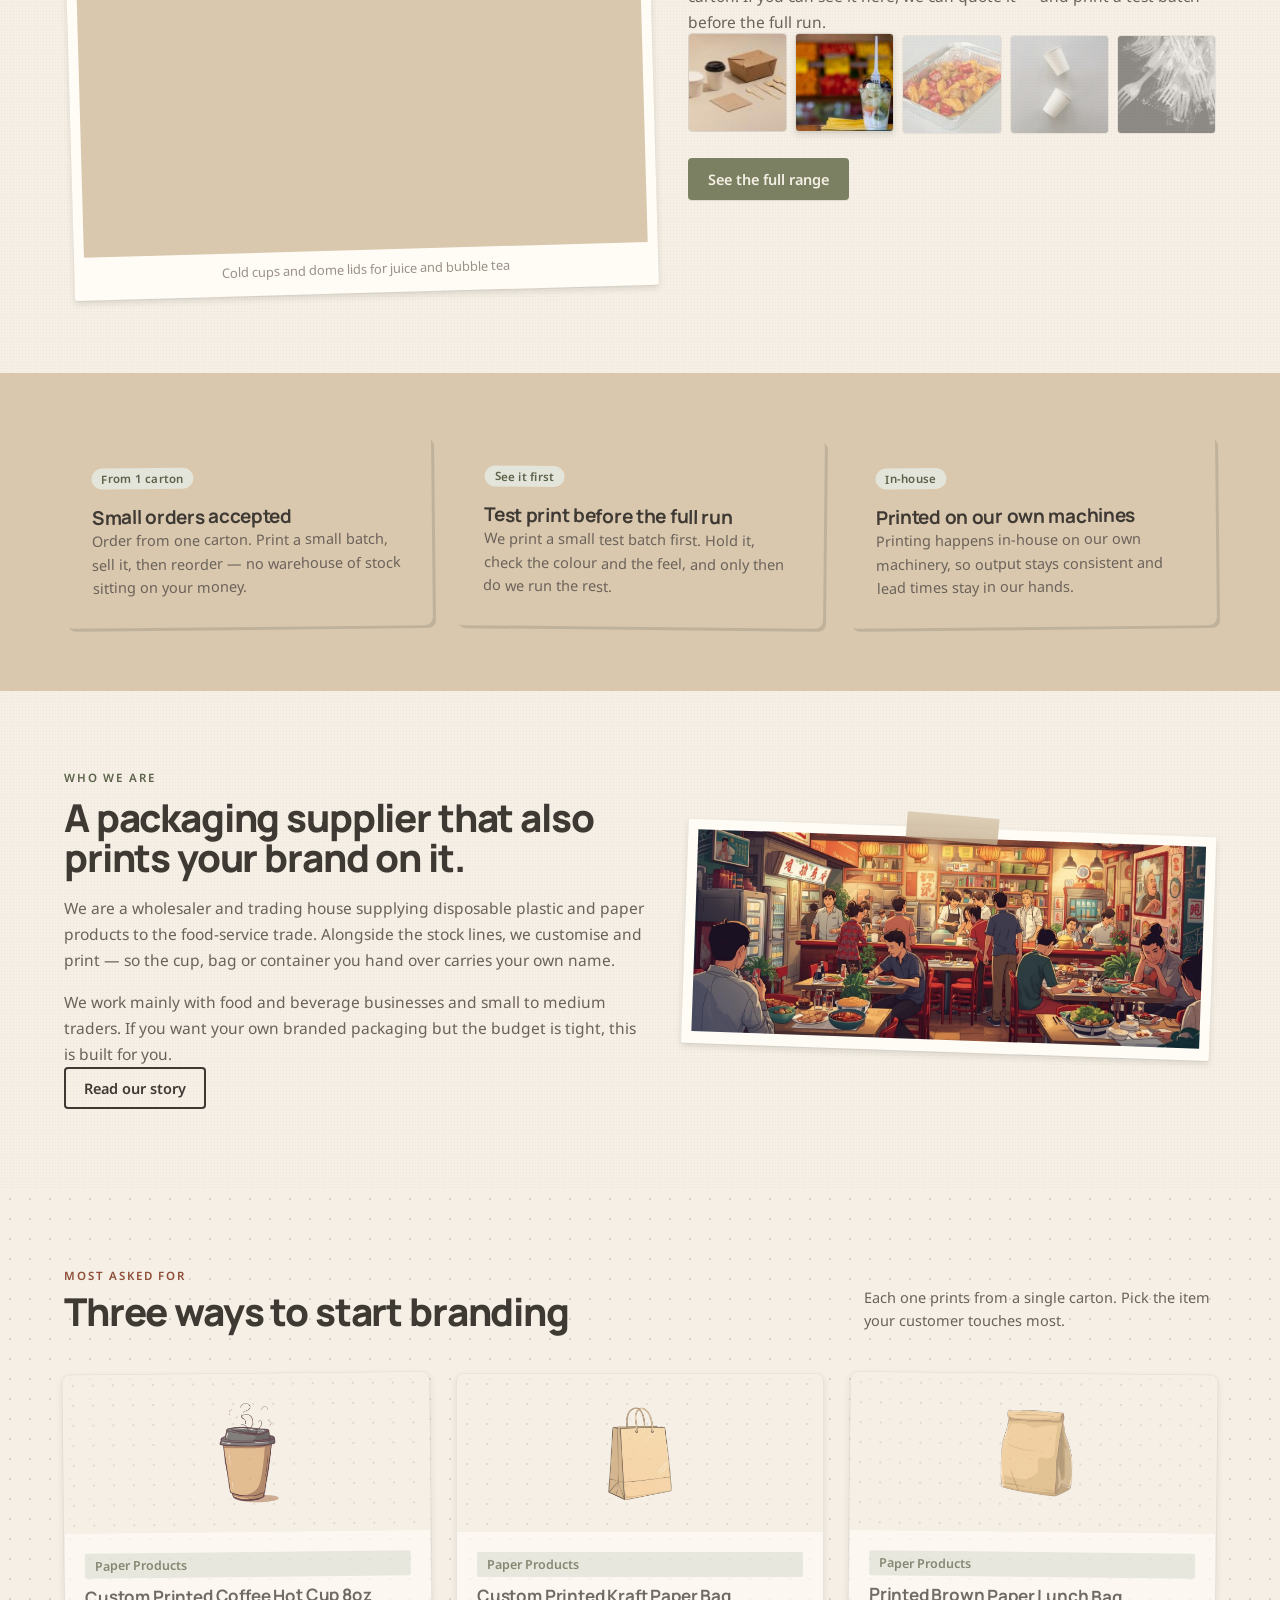
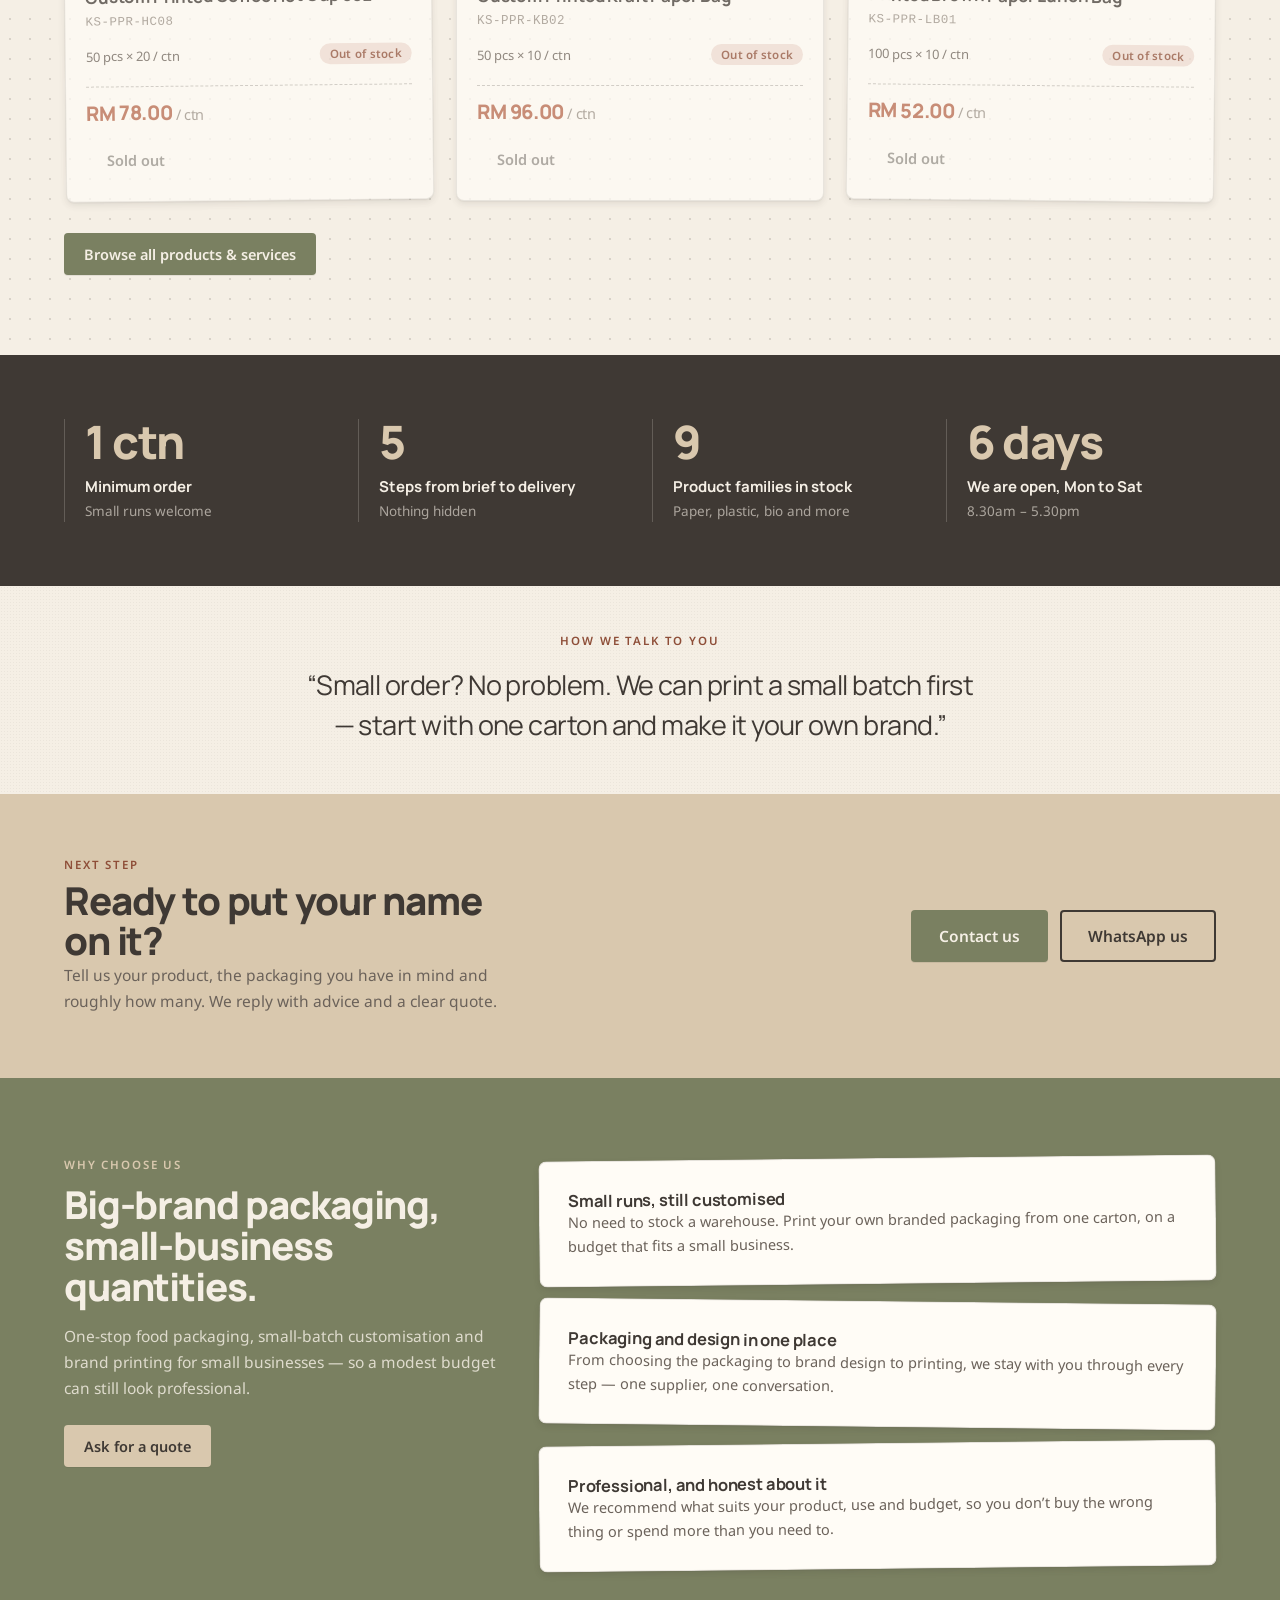
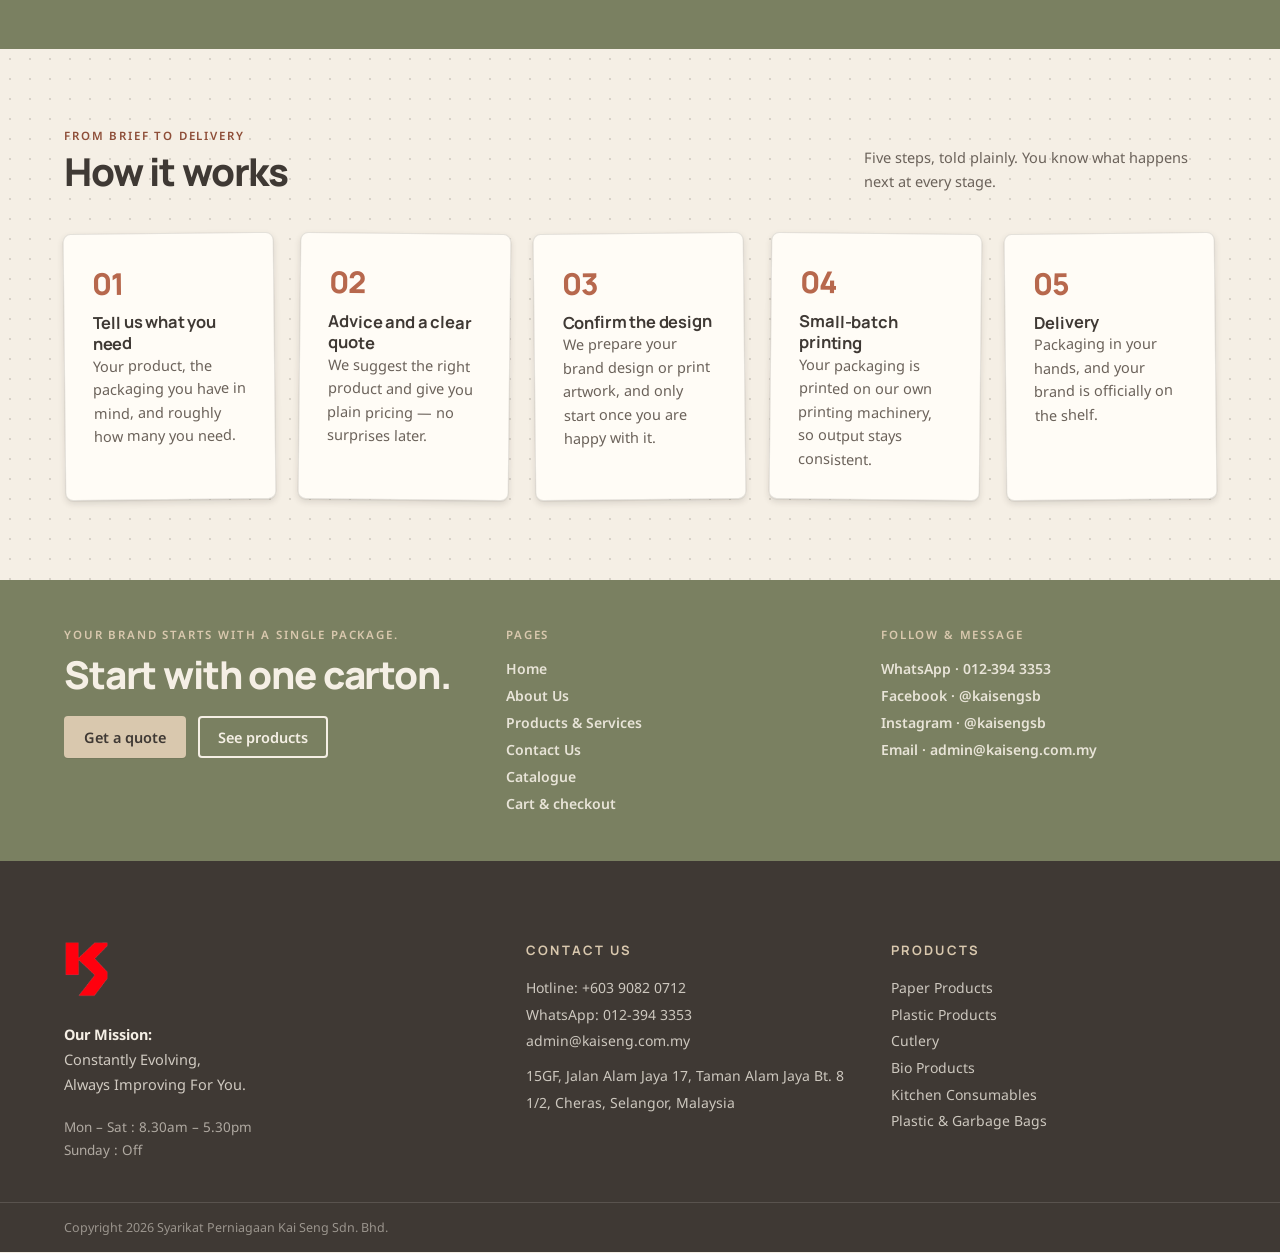
==== commit 87a175c9: "Add files via upload" ====
--- a/index.html
+++ b/index.html
@@ -17,7 +17,7 @@
 <div class="heroart">
 <div class="sticker s1"><img src="assets/imagery/scene-cafe.png" alt="Illustrated café counter with takeaway cups" width="1600" height="637" loading="lazy"></div>
 <div class="sticker clay s2"><img src="assets/imagery/scene-kitchen.png" alt="Illustrated commercial kitchen" width="1600" height="637" loading="lazy"></div>
-<div class="cuplift" aria-hidden="true"><img class="cup-flower" src="assets/products/cup-sun.png" alt="" width="460" height="454" loading="lazy"><img class="cup-lid" src="assets/products/cup-lid.png" alt="" width="420" height="106" loading="lazy"><img class="cup-body" src="assets/products/cup-body.png" alt="Printed coffee cup" width="420" height="129" loading="lazy"></div>
+<div class="cuplift" aria-hidden="true"><img class="cup-flower" src="assets/products/cup-sun.png" alt="" width="460" height="454" loading="lazy"><img class="cup-lid" src="assets/products/cup-lid.png" alt="" width="420" height="106" loading="lazy"><img class="cup-body" src="assets/products/cup-body.png" alt="Printed coffee cup" width="420" height="129" loading="lazy"><span class="cup-tag">Try me</span></div>
 </div></div><div class="torn"></div></section>
 
 <section class="sec grain"><div class="wrap">
--- a/site.css
+++ b/site.css
@@ -118,11 +118,13 @@
 .heroart{position:relative;height:860px}
 .heroart .s1{position:absolute;top:0;left:20px;width:660px;rotate:-2.6deg}
 .heroart .s2{position:absolute;bottom:256px;right:0;width:470px;rotate:3.4deg}
-.cuplift{position:absolute;left:-110px;bottom:24px;width:300px;rotate:-8deg;cursor:pointer;z-index:2}
+.cuplift{position:absolute;left:-110px;bottom:24px;width:375px;rotate:-8deg;cursor:pointer;z-index:2}
 .cuplift img{display:block;width:100%;height:auto}
 .cup-flower{position:absolute;left:50%;bottom:48%;width:17%;margin-left:-8.5%;transform:translateY(30%) scale(.3) rotate(-20deg);transform-origin:50% 100%;opacity:0;pointer-events:none;z-index:3;transition:opacity 200ms var(--ease-out) 160ms,transform 420ms var(--ease-paper) 180ms}
 .cup-lid{position:relative;z-index:4;transition:transform var(--dur-base) var(--ease-paper)}
 .cup-body{position:relative;z-index:2}
+.cup-tag{position:absolute;left:50%;bottom:9%;z-index:5;translate:-50% 0;rotate:-2deg;font:700 13px/1 var(--font-body);letter-spacing:.14em;text-transform:uppercase;color:var(--ks-cream);background:var(--ks-terracotta);padding:7px 13px;border-radius:var(--radius-pill);box-shadow:var(--shadow-2);pointer-events:none;transition:opacity var(--dur-base) var(--ease-out),transform var(--dur-base) var(--ease-paper)}
+.cuplift:hover .cup-tag{opacity:0;transform:translateY(6px)}
 .cuplift:hover .cup-flower{opacity:1;transform:translateY(0) scale(1) rotate(-20deg)}
 .cuplift:hover .cup-lid{transform:translate(-8%,-16%) rotate(-12deg)}
 @keyframes ks-wobble{0%{rotate:0deg}22%{rotate:1.5deg}45%{rotate:-1.3deg}68%{rotate:.7deg}100%{rotate:0deg}}
